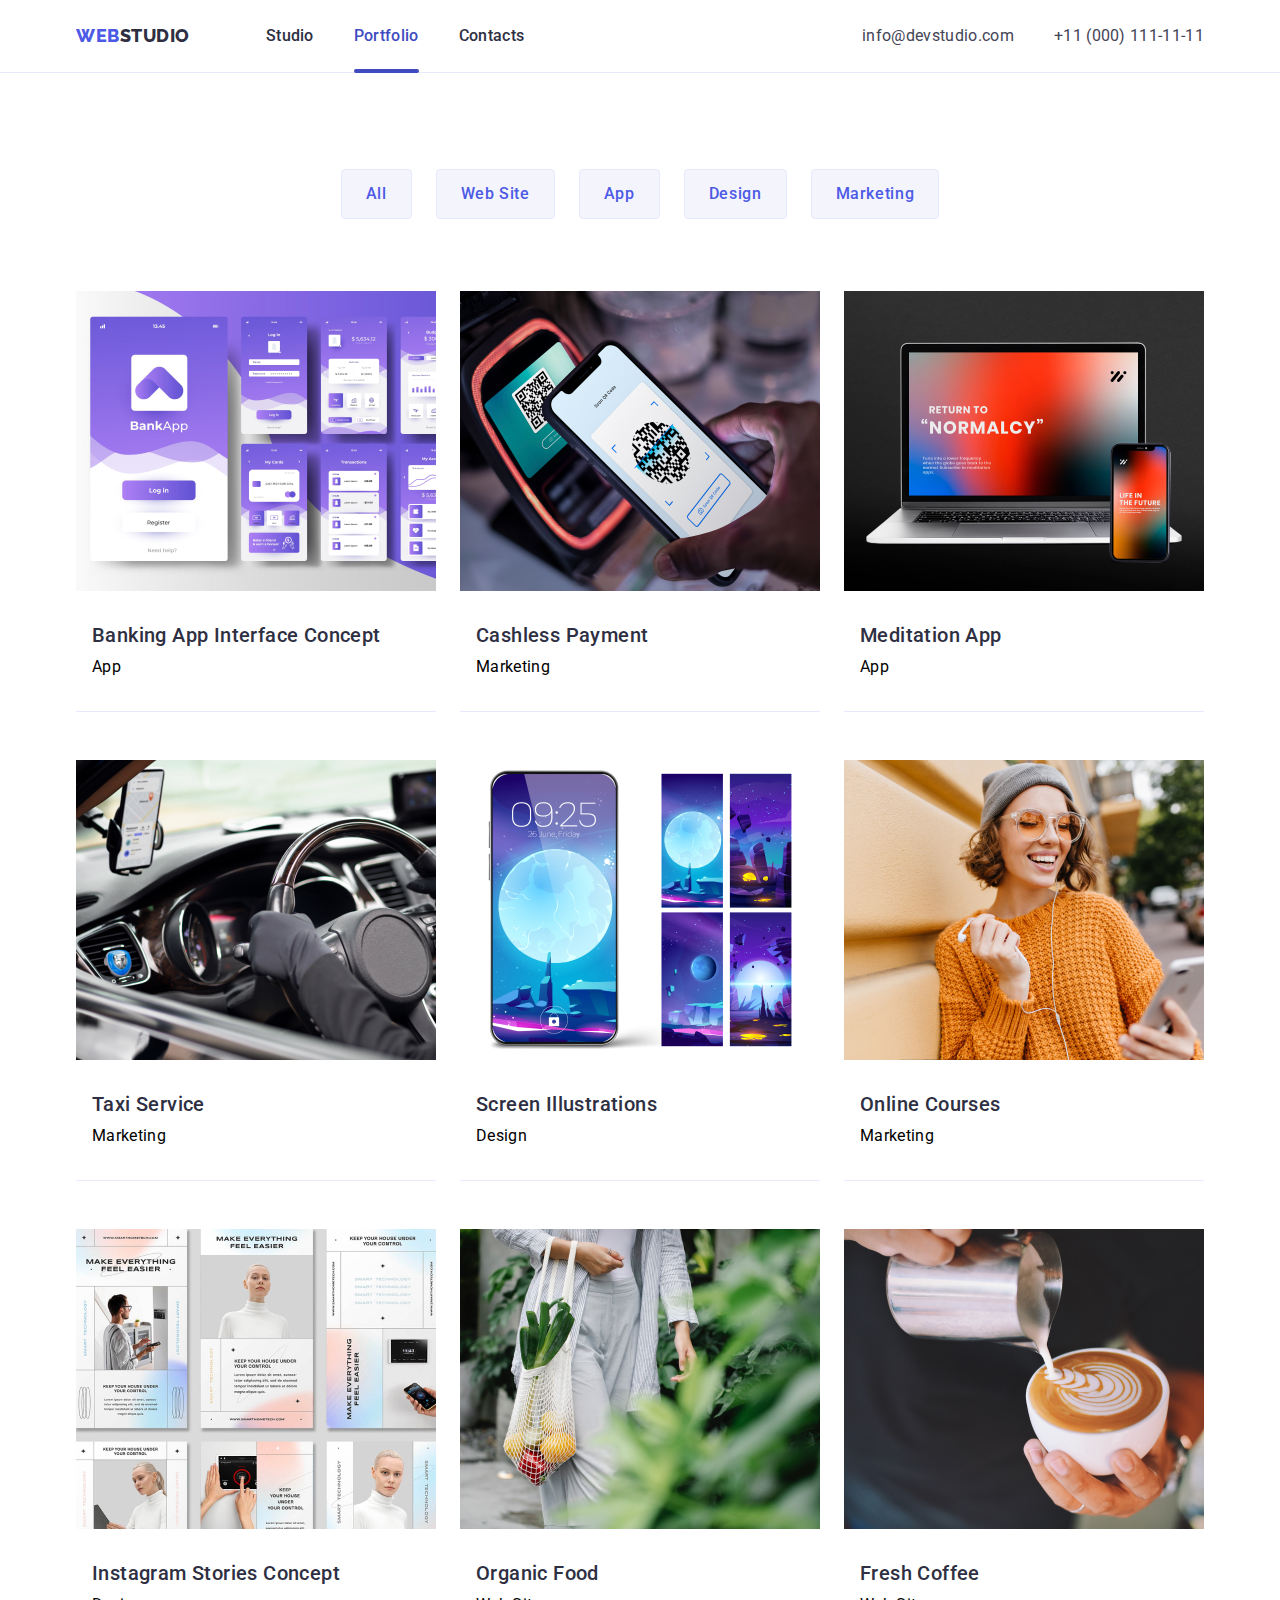
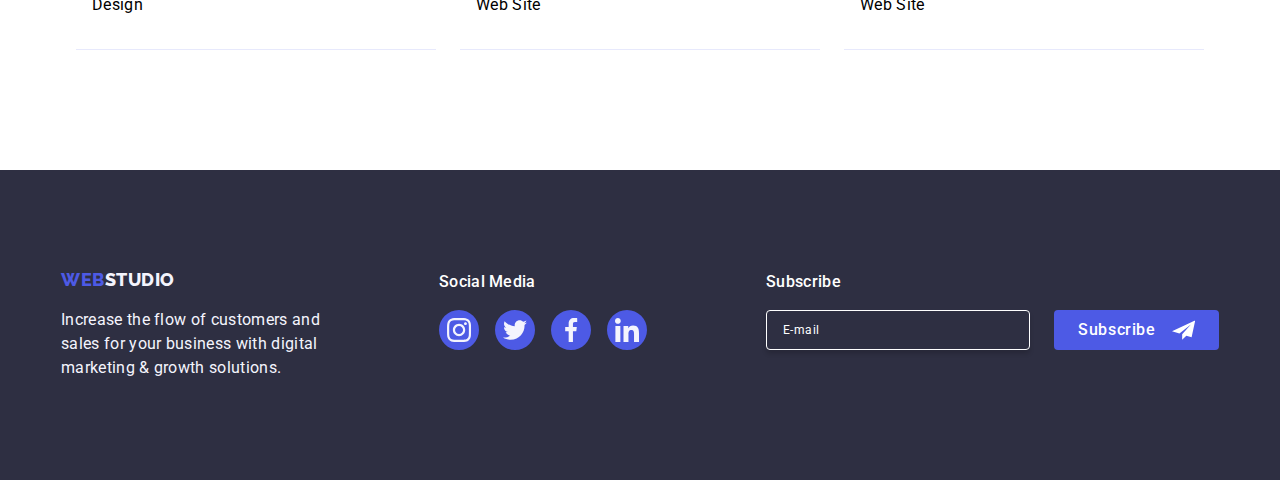
==== portfolio.html @ 4e9f19a2 "Initial commit" ====
<!doctype html>
<html lang="en">
  <head>
    <meta charset="UTF-8">
    <meta name="viewport" content="width=device-width, initial-scale=1.0">
    <link rel="preconnect" href="https://fonts.googleapis.com">
    <link rel="preconnect" href="https://fonts.gstatic.com" crossorigin>
    <link
      href="https://fonts.googleapis.com/css2?family=Raleway:wght@800&family=Roboto:wght@400;500;700;900&display=swap"
      rel="stylesheet"
    >
    <link
      rel="stylesheet"
      href="node_modules/modern-normalize/modern-normalize.css"
    >
    <link rel="stylesheet" href="css/styles.css">
    <title>Portfolio</title>
  </head>
  <body>
    <!-- header -->
    <header class="header">
      <!-- top line -->
      <div class="container container-header">
        <nav class="nav">
          <div class="header-logo-wrap">
            <a href="https://perci-aceron.github.io/goit-markup-hw-06/">
              <span class="web">WEB</span><span class="studio">STUDIO</span></a
            >
          </div>
          <ul class="nav-list list">
            <li class="nav-list-item">
              <a href="./index.html" class="nav-list-item-link">Studio</a>
            </li>
            <li class="nav-list-item">
              <a href="./portfolio.html" class="nav-list-item-link active">Portfolio</a>
            </li>
            <li class="nav-list-item">
              <a href="/index.html" class="nav-list-item-link">Contacts</a>
            </li>
          </ul>
        </nav>
        <address class="address">
          <div class="address-wrap">
            <a class="address-link email" href="mailto:info@devstudio.com"
              >info@devstudio.com</a
            >
          </div>
          <div>
            <a class="address-link phone" href="tel:+110001111111"
              >+11 (000) 111-11-11</a
            >
          </div>
        </address>
      </div>
    </header>
    <!-- main -->
    <main>
      <!-- section 1 -->
      <section class="section section-button-filter">
        <div class="container container-button-filter">
          <h1 hidden>Projects</h1>
          <button class="section-button-filters all" type="button">All</button>
          <button class="section-button-filters website" type="button">
            Web Site
          </button>
          <button class="section-button-filters app" type="button">App</button>
          <button class="section-button-filters design" type="button">
            Design
          </button>
          <button class="section-button-filters marketing" type="button">
            Marketing
          </button>
        </div>
      </section>
      <!-- section 2 -->
      <section class="section section-projects">
        <div class="container container-projects">
          <ul class="section-projects-list">
            <li class="section-project-card">
              <div class="project-card-box">  
                <div class="project-card-overlay">
                    <p class="project-card-text">14 Stylish and User-Friendly App Design Concepts · Task Manager App · Calorie Tracker App · Exotic Fruit Ecommerce App · Cloud Storage App</p>
                  </div>
              <img
                class="section-project-image"
                src="./images/portfolio/banking-app.jpg"
                alt="banking app"
              >
              </div>
              <div class="section-project-text">
                <h3 class="section-card-header">
                  Banking App Interface Concept
                </h3>
                <p class="section-card-text">App</p>
              </div>
            </li>
            <li class="section-project-card">
              <div class="project-card-box">  
                <div class="project-card-overlay">
                    <p class="project-card-text">14 Stylish and User-Friendly App Design Concepts · Task Manager App · Calorie Tracker App · Exotic Fruit Ecommerce App · Cloud Storage App</p>
                  </div>
              <img
                class="section-project-image"
                src="./images/portfolio/cashless-payment.jpg"
                alt="cashless payment"
              >
              </div>
              <div class="section-project-text">
                <h3 class="section-card-header">Cashless Payment</h3>
                <p class="section-card-text">Marketing</p>
              </div>
            </li>
            <li class="section-project-card">
              <div class="project-card-box">  
                <div class="project-card-overlay">
                    <p class="project-card-text">14 Stylish and User-Friendly App Design Concepts · Task Manager App · Calorie Tracker App · Exotic Fruit Ecommerce App · Cloud Storage App</p>
                  </div>
              <img
                class="section-project-image"
                src="./images/portfolio/meditation-app.jpg"
                alt="meditation app"
              >
              </div>
              <div class="section-project-text">
                <h3 class="section-card-header">Meditation App</h3>
                <p class="section-card-text">App</p>
              </div>
            </li>
            <li class="section-project-card">
              <div class="project-card-box">  
                <div class="project-card-overlay">
                    <p class="project-card-text">14 Stylish and User-Friendly App Design Concepts · Task Manager App · Calorie Tracker App · Exotic Fruit Ecommerce App · Cloud Storage App</p>
                  </div>
              <img
                class="section-project-image"
                src="./images/portfolio/taxi-service.jpg"
                alt="taxi service"
              >
              </div>
              <div class="section-project-text">
                <h3 class="section-card-header">Taxi Service</h3>
                <p class="section-card-text">Marketing</p>
              </div>
            </li>
            <li class="section-project-card">
              <div class="project-card-box">  
                <div class="project-card-overlay">
                    <p class="project-card-text">14 Stylish and User-Friendly App Design Concepts · Task Manager App · Calorie Tracker App · Exotic Fruit Ecommerce App · Cloud Storage App</p>
                  </div>
              <img
                class="section-project-image"
                src="./images/portfolio/screen-illustrations.jpg"
                alt="screen illustrations"
              >
              </div>
              <div class="section-project-text">
                <h3 class="section-card-header">Screen Illustrations</h3>
                <p class="section-card-text">Design</p>
              </div>
            </li>
            <li class="section-project-card">
              <div class="project-card-box">  
                <div class="project-card-overlay">
                    <p class="project-card-text">14 Stylish and User-Friendly App Design Concepts · Task Manager App · Calorie Tracker App · Exotic Fruit Ecommerce App · Cloud Storage App</p>
                  </div>
              <img
                class="section-project-image"
                src="./images/portfolio/online-courses.jpg"
                alt="online courses"
              >
              </div>
              <div class="section-project-text">
                <h3 class="section-card-header">Online Courses</h3>
                <p class="section-card-text">Marketing</p>
              </div>
            </li>
            <li class="section-project-card">
              <div class="project-card-box">  
                <div class="project-card-overlay">
                    <p class="project-card-text">14 Stylish and User-Friendly App Design Concepts · Task Manager App · Calorie Tracker App · Exotic Fruit Ecommerce App · Cloud Storage App</p>
                  </div>
              <img
                class="section-project-image"
                src="./images/portfolio/instagram-stories.jpg"
                alt="instagram stories"
              >
              </div>
              <div class="section-project-text">
                <h3 class="section-card-header">Instagram Stories Concept</h3>
                <p class="section-card-text">Design</p>
              </div>
            </li>
            <li class="section-project-card">
              <div class="project-card-box">  
                <div class="project-card-overlay">
                    <p class="project-card-text">14 Stylish and User-Friendly App Design Concepts · Task Manager App · Calorie Tracker App · Exotic Fruit Ecommerce App · Cloud Storage App</p>
                  </div>
              <img
                class="section-project-image"
                src="./images/portfolio/organic-food.jpg"
                alt="organic food"
              >
              </div>
              <div class="section-project-text">
                <h3 class="section-card-header">Organic Food</h3>
                <p class="section-card-text">Web Site</p>
              </div>
            </li>
            <li class="section-project-card">
              <div class="project-card-box">  
                <div class="project-card-overlay">
                    <p class="project-card-text">14 Stylish and User-Friendly App Design Concepts · Task Manager App · Calorie Tracker App · Exotic Fruit Ecommerce App · Cloud Storage App</p>
                  </div>
              <img
                class="section-project-image"
                src="./images/portfolio/fresh-coffee.jpg"
                alt="fresh coffee"
              >
              </div>
              <div class="section-project-text">
                <h3 class="section-card-header">Fresh Coffee</h3>
                <p class="section-card-text">Web Site</p>
              </div>
            </li>
          </ul>
        </div>
      </section>
    </main>
    <!-- footer -->
    <footer class="footer">
        <div class="container container-footer">
          <div class="footer-logo-container">
            <div class="footer-logo-wrap">
              <a href="https://perci-aceron.github.io/goit-markup-hw-06/">
                <span class="web">WEB</span
                ><span class="white-studio">STUDIO</span></a
              >
            </div>
            <p class="footer-text">
              Increase the flow of customers and<br>
              sales for your business with digital<br>
              marketing & growth solutions.
            </p>
          </div>
          <div class="footer-social-media">
            <p class="social-media-text">Social Media</p>
            <ul class="icon-footer-container">
              <li class="icon-footer-item"><a class="icon-footer-item-link"><svg class="icon-footer">
                <use href="./images/icons.svg#footer-insta"></use>
              </svg></a>
              </li>
              <li class="icon-footer-item"><a class="icon-footer-item-link"><svg class="icon-footer">
                <use href="./images/icons.svg#footer-tweet"></use>
              </svg></a>
              </li>
              <li class="icon-footer-item"><a class="icon-footer-item-link"><svg class="icon-footer">
                <use href="./images/icons.svg#footer-fb"></use>
              </svg></a>
              </li>
              <li class="icon-footer-item"><a class="icon-footer-item-link"><svg class="icon-footer">
                <use href="./images/icons.svg#footer-lkdn"></use>
              </svg></a>
              </li>
            </ul>
          </div>
          <!-- subscribe button -->
          <div class="footer-subscribe">
            <p class="subscribe-text">Subscribe</p>
            <form class="subscription-form">
            <div class="subscribe-field">
              <label class="footer-form-field">
                <input class="footer-form-input" type="email" name="user-email" placeholder="E-mail" required>
              </label>
              <button class="button button-subscribe" type="submit">Subscribe<svg class="subscribe-icon">
                <use href="./images/icons.svg#icon-subscribe"></use>
              </svg></button>
            </div>
          </form>
          </div>
        </div>
    </footer>
  </body>
</html>
---- css/styles.css ----
:root {
  --iris: #4d5ae5;
  --ocean: #404bbf;
  --navyblue: #2e2f42;
  --green: #31d0aa;
  --slate: #434455;
  --light-slate: #8e8f99;
  --cornflower: #e7e9fc;
  --cloud: #f4f4fd;
  --navy-blue-modal: #2e2f4266;
  --grey: #2e2f42b2;
  --white: #fff;
  --dairy: #fcfcfc;
}
*,
*::before,
*::after {
  box-sizing: border-box;
  padding: 0;
  margin: 0;
}
body {
  box-sizing: inherit;
  font-family: 'Roboto', sans-serif;
  background: var(--white);
  margin: 0 auto;
}
a {
  text-decoration: none;
}
li {
  list-style: none;
}
img {
  max-inline-size: 100%;
  max-block-size: 100%;
  display: block;
}
button, input, textarea {
  font-family: inherit;
}
.container {
  width: 1158px;
  margin: 0 auto;
}
.section {
  padding: 120px 0;
}
.section-title {
  text-align: center;
  font-size: 36px;
  line-height: 111.111%;
  letter-spacing: 0.72px;
  text-transform: capitalize;
  color: var(--navyblue);
}
/* logo */
header {
  padding: 24px 0;
  border-bottom: 1px solid var(--cornflower);
}
.container-header {
  display: flex;
  justify-content: space-between;
  align-items: center;
  padding: 0 15px;
}
.header-logo-wrap {
  display: flex;
  align-items: center;
  font-family: 'Raleway', sans-serif;
  font-size: 18px;
  font-weight: 800;
  line-height: 116.667%;
  letter-spacing: 0.54px;
  text-transform: uppercase;
}
.web {
  font-size: 18px;
  font-weight: 800;
  line-height: 116.667%;
  letter-spacing: 0.54px;
  text-transform: uppercase;
  color: var(--iris);
}
.web:active {
  color: var(--ocean);
}
.studio {
  font-family: 'Raleway', sans-serif;
  font-size: 18px;
  font-weight: 800;
  line-height: 116.667%;
  letter-spacing: 0.54px;
  text-transform: uppercase;
  color: var(--navyblue);
}
.white-studio {
  color: var(--cloud);
}
/* top line */
nav {
  display: flex;
  gap: 76px;
}
.nav-list {
  display: inline-flex;
  align-items: flex-end;
  gap: 40px;
}
.nav-list-item-link {
  font-weight: 500;
  line-height: 150%;
  letter-spacing: 0.32px;
  color: var(--navyblue);
  font-size: 16px;
  position: relative;
  transition: color 250ms cubic-bezier(0.4, 0, 0.2, 1);
}
.nav-list-item-link::after {
  position: absolute;
  content: '';
  left: 0;
  width: 0;
  height: 4px;
  bottom: -28px;
  border-radius: 2px;
  background: var(--ocean);
  transition: width 250ms cubic-bezier(0.4, 0, 0.2, 1);
}
.nav-list-item-link:hover::after,
.nav-list-item-link.active::after {
  width: 100%;
}
.nav-list-item-link.active {
  color: var(--ocean);
}
.nav-list-item-link:hover,
.nav-list-item-link:focus {
  color: var(--iris);
}
.nav-list-item-link:active{
  color: var(--ocean);
}
.address {
  display: flex;
  justify-content: space-between;
  gap: 40px;
}
.address-link {
  font-style: normal;
  font-size: 16px;
  line-height: 150%;
  letter-spacing: 0.32px;
  color: var(--slate);
  transition: color 250ms cubic-bezier(0.4, 0, 0.2, 1);
}
.address :hover,
.address :focus {
  color: var(--iris);
}
.address :active {
  color: var(--ocean);
}
/* footer logo*/
.footer {
  background: var(--navyblue);
  padding: 100px 0;
}
.container-footer {
  display: flex;
  justify-content: space-between;
}
.footer-logo-container {
  display: flex;
  flex-direction: column;
  gap: 17.5px;
}
.footer-logo-wrap {
  font-family: 'Raleway', sans-serif;
  font-size: 18px;
  font-weight: 800;
  line-height: 116.667%;
  letter-spacing: 0.54px;
  text-transform: uppercase;
}
.footer-text {
  font-size: 16px;
  font-weight: 400;
  line-height: 150%;
  letter-spacing: 0.32px;
  color: var(--cloud);
}
/* footer social media */
.footer-social-media {
  display: flex;
  flex-direction: column;
  gap: 16px;
}
.social-media-text {
  color: var(--white);
  font-size: 16px;
  font-weight: 500;
  line-height: 150%;
  letter-spacing: 0.32px;
}
.icon-footer-container {
  display: flex;
  gap: 16px;
}
.icon-footer-item-link {
  color: var(--iris);
}
.icon-footer {
  width: 40px;
  height: 40px;
  fill: currentColor;
  transition: color 250ms cubic-bezier(0.4, 0, 0.2, 1);
}
.icon-footer-item-link:hover,
.icon-footer-item-link:focus {
  cursor: pointer;
  color: var(--green);
}
.icon-footer-item-link:active {
  color: var(--green);
}
/* footer subscribe */
.footer-subscribe {
  display: flex;
  flex-direction: column;
  gap: 16px;
}
.subscribe-text {
  font-weight: 500;
  line-height: 150%;
  letter-spacing: 0.32px;
  color: var(--white);
}
.subscribe-field {
  display: flex;
  justify-content: center;
  align-items: center;
  gap: 24px;
}
.footer-form-input {
  position: relative;
  padding-left: 16px;
  width: 264px;
  height: 40px;
  color: var(--white);
  border-radius: 4px;
  border: 1px solid var(--white);
  background-color: var(--navyblue);
  box-shadow: 0px 4px 4px 0px rgba(0, 0, 0, 0.15);
  cursor: pointer;
  transition: border-color 250ms cubic-bezier(0.4, 0, 0.2, 1);
}
.footer-form-input::placeholder {
  position: absolute;
  display: block;
  top: auto;
  left: 16px;
  font-size: 12px;
  line-height: 200%;
  letter-spacing: 0.48px;
  color: var(--white);
}
.footer-form-input:hover,
.footer-form-input:focus {
  outline: none;
  border-color: var(--iris);
}
.button-subscribe {
  display: flex;
  align-items: center;
  justify-content: center;
  padding: 8px 24px;
  gap: 16px;
  width: 165px;
  font-size: 16px;
  font-weight: 500;
  text-align: center; 
  line-height: 150%;
  letter-spacing: 0.64px;
  color: var(--white);
  border: unset;
  border-radius: 4px;
  background: var(--iris);
  cursor: pointer;
}
.subscribe-icon {
  width: 24px;
  height: 24px;
  transition: color 250ms cubic-bezier(0.4, 0, 0.2, 1);
}
.button-subscribe:hover,
.button-subscribe:focus {
  background-color: var(--ocean);
}
.button-subscribe:active {
  background-color: var(--ocean);
}
/* hero image */
.section-hero {
  padding: 188px 0;
  background: linear-gradient(rgb(46, 47, 66, 0.7), rgb(46, 47, 66, 0.7)),
    url("../images/people-office.jpg");
  background-position: center center;
  background-size: cover;
  background-repeat: no-repeat;
}
.container-hero {
  display: flex;
  flex-direction: column;
  align-items: center;
  gap: 48px;
}
.hero-title {
  width: 496px;
  font-size: 56px;
  text-align: center;
  letter-spacing: 1.12px;
  line-height: 107.143%;
  color: var(--white);
}
.button-order {
  display: flex;
  align-items: center;
  justify-content: center;
  padding: 16px 32px;
  font-size: 16px;
  font-weight: 500;
  text-align: center;
  line-height: 150%;
  letter-spacing: 0.64px;
  white-space: nowrap;
  color: var(--white);
  border: unset;
  border-radius: 4px;
  background: var(--iris);
  box-shadow: 0px 4px 4px 0px rgba(0, 0, 0, 0.15);
  cursor: pointer;
  transition: color 250ms cubic-bezier(0.4, 0, 0.2, 1);
}
.button-order:hover,
.button-order:focus {
  background-color: var(--ocean);
}
.button-order:active {
  background-color: var(--ocean);
}
/* index section 1 */
.features-list {
  display: flex;
  justify-content: space-between;
  gap: 24px;
}
.section-features-list-item {
  display: flex;
  flex-direction: column;
  justify-content: center;
  width: 264px;
  gap: 8px;
}
.section-feature-list-title {
  font-size: 20px;
  font-weight: 500;
  line-height: 120%;
  letter-spacing: 0.4px;
  color: var(--navyblue);
}
.section-feature-list-detail {
  line-height: 150%;
  letter-spacing: 0.32px;
  color: var(--slate);
}
.icon-features {
  width: 264px;
  height: 112px;
}
/* index section 2 */
.section-services {
  padding-top: 0;
}
.container-services {
  display: flex;
  flex-direction: column;
  align-items: center;
  gap: 72px;
}
.section-services-list {
  display: flex;
  justify-content: center;
  gap: 24px;
}
.section-service-list-img {
  width: 360px;
  height: 300px;
  border: 1px solid var(--cornflower);
}
/* index section 3 */
.container-team {
  display: flex;
  flex-direction: column;
  align-items: center;
  gap: 72px;
}
.section-team {
  background: var(--cloud);
}
.section-team-list {
  display: flex;
  justify-content: center;
  gap: 24px;
}
.section-team-list-item {
  border-radius: 0px 0px 4px 4px;
  background: var(--white);
  box-shadow: 0px 2px 1px 0px rgba(46, 47, 66, 0.08),
    0px 1px 1px 0px rgba(46, 47, 66, 0.16),
    0px 1px 6px 0px rgba(46, 47, 66, 0.08);
}
.section-team-item-img {
  width: 264px;
  height: 260px;
}
.section-team-item-details {
  display: flex;
  flex-direction: column;
  text-align: center;
  gap: 8px;
  padding: 32px 0;
}
.section-team-item-name {
  font-size: 20px;
  font-weight: 500;
  line-height: 120%;
  letter-spacing: 0.4px;
  color: var(--navyblue);
}
.section-team-item-role {
  line-height: 150%;
  letter-spacing: 0.32px;
  color: var(--slate);
}
.icon-team-container {
  display: flex;
  justify-content: space-evenly;
  row-gap: 24px;
}
.icon-team-item-link {
  color: var(--iris);
}
.icon-team {
  width: 40px;
  height: 40px;
  fill: currentColor;
  transition: color 250ms cubic-bezier(0.4, 0, 0.2, 1);
}
.icon-team-item-link:hover,
.icon-team-item-link:focus {
  cursor: pointer;
  color: var(--ocean);
}
.icon-team-item-link:active {
  color: var(--ocean);
}
/* index section 4 */
.section-clients {
  padding: 120px 0 120px;
}
.container-clients {
  display: flex;
  flex-direction: column;
  align-items: center;
  gap: 72px;
}
.icon-clients-container {
  display: flex;
  justify-content: center;
  gap: 24px;
}
.icon-clients-item {
  border-radius: 4px;
  border: 1px solid var(--light-slate);
}
.icon-clients-item-link {
  color: var(--light-slate);
}
.icon-clients {
  display: block;
  width: 168px;
  height: 88px;
  fill: currentColor;
  transition: color 250ms cubic-bezier(0.4, 0, 0.2, 1);
}
.icon-clients-item:hover,
.icon-clients-item:focus  {
  border-color: var(--ocean);
}
.icon-clients-item:active {
  border-color: var(--ocean);
}
.icon-clients-item-link:hover,
.icon-clients-item-link:focus{
  cursor: pointer;
  color: var(--ocean);
}
.icon-clients-item-link:active {
  color: var(--ocean);
}
/* portfolio section 1  */
.section-button-filter {
  padding: 0;
}
.container-button-filter {
  display: flex;
  justify-content: center;
  text-align: center;
  gap: 24px;
  padding: 96px 0 72px;
}
.section-button-filters {
  font-size: 16px;
  font-weight: 500;
  line-height: 150%;
  letter-spacing: 0.64px;
  padding: 12px 24px;
  border-radius: 4px;
  border: 1px solid var(--cornflower);
  background: var(--cloud);
  color: var(--iris);
  transition: all 250ms cubic-bezier(0.4, 0, 0.2, 1);
}
.section-button-filters:hover,
.section-button-filters:focus {
  cursor: pointer;
  color: var(--white);
  border-radius: 4px;
  border: 1px solid var(--ocean);
  background: var(--ocean);
  box-shadow: 0px 2px 2px 0px rgba(0, 0, 0, 0.12),
  0px 2px 1px 0px rgba(0, 0, 0, 0.08), 0px 3px 1px 0px rgba(0, 0, 0, 0.1);
}
.section-button-filters:active {
  color: var(--white);
  border-radius: 4px;
  border: 1px solid var(--ocean);
  background: var(--ocean);
  box-shadow: 0px 2px 2px 0px rgba(0, 0, 0, 0.12),
    0px 2px 1px 0px rgba(0, 0, 0, 0.08), 0px 3px 1px 0px rgba(0, 0, 0, 0.1);
}
/* portfolio section 2 */
.section-projects {
  padding-top: 0;
  padding-bottom: 120px;
}
.section-projects-list {
  display: flex;
  justify-content: center;
  flex-wrap: wrap;
  row-gap: 48px;
  column-gap: 24px;
}
.section-project-image {
  width: 360px;
  height: 300px;
}
.section-project-text {
  display: flex;
  flex-direction: column;
  gap: 8px;
  padding: 32px 16px;
}
.section-card-header {
  font-size: 20px;
  font-weight: 500;
  line-height: 120%;
  letter-spacing: 0.4px;
  color: var(--navyblue);
}
.section-card-text {
  line-height: 150%;
  letter-spacing: 0.32px;
}
.section-project-card {
  position: relative;
  background: var(--white);
  border-bottom: 1px solid var(--cornflower);
  transition: box-shadow 250ms cubic-bezier(0.4, 0, 0.2, 1);
}
.section-project-card:hover,
.section-project-card:focus {
  cursor: pointer;
  background: var(--white);
  box-shadow: 0px 2px 1px 0px rgba(46, 47, 66, 0.08),
    0px 1px 1px 0px rgba(46, 47, 66, 0.16),
    0px 1px 6px 0px rgba(46, 47, 66, 0.08);
}
.section-project-card:active {
  background: var(--white);
  box-shadow: 0px 2px 1px 0px rgba(46, 47, 66, 0.08),
    0px 1px 1px 0px rgba(46, 47, 66, 0.16),
    0px 1px 6px 0px rgba(46, 47, 66, 0.08);
}
.project-card-box {
  position: relative;
  margin: 0 auto;
  overflow: hidden;
}
.project-card-overlay p {
  margin: 0;
  color: var(--cloud);
  line-height: 150%;
  letter-spacing: 0.32px;
  padding: 40px 32px 164px 32px;
}
.project-card-overlay {
  position: absolute;
  top: 0;
  width: 100%;
  height: 100%;
  background-color: var(--iris);
  transform: translatey(100%);
  transition: transform 250ms cubic-bezier(0.4, 0, 0.2, 1);
}
.project-card-box:hover .project-card-overlay {
  transform: translatey(0);
}
/* modal window*/
.backdrop {
  position: fixed;
  top: 0;
  left: 0;
  width: 100%;
  height: 100%;
  background-color: rgb(46, 47, 66, 0.4);
  opacity: 1;
  transition: opacity 250ms cubic-bezier(0.4, 0, 0.2, 1);
}
.modal {
  position: absolute;
  display: flex;
  flex-direction: column;
  justify-content: center;
  padding: 24px;
  top: calc(50% - 90px);
  left: 50%;
  width: 408px;
  background-color: var(--dairy);
  border-radius: 4px;
  box-shadow: 0px 2px 1px 0px rgba(0, 0, 0, 0.20), 
  0px 1px 3px 0px rgba(0, 0, 0, 0.12), 0px 1px 1px 0px rgba(0, 0, 0, 0.14);
  transform: translate(-50%, -50%) scale(1);
  transition: transform 250ms cubic-bezier(0.4, 0, 0.2, 1);
}
.modal-close {
  display: block;
  width: 24px;
  height: 24px;
  margin-left: auto;
  padding-top: 1px;
  padding-left: 1px;
  color: var(--navyblue);
  background-color: var(--cornflower);
  border-radius: 50%;
  cursor: pointer;
  border: 1px solid rgb(142, 143, 153, .5);
  transition: background-color 250ms cubic-bezier(0.4, 0, 0.2, 1),
    border-color 250ms cubic-bezier(0.4, 0, 0.2, 1),
    color 250ms cubic-bezier(0.4, 0, 0.2, 1),
    stroke 250ms cubic-bezier(0.4, 0, 0.2, 1);
}
.modal-close-icon {
  width: 9px;
  height: 9px;
  stroke: currentColor;
}
.modal-close:hover,
.modal-close:focus {
  background-color: var(--ocean);
  border-color: var(--ocean);
  color: var(--cloud);
}

.backdrop.is-hidden .modal {
  transform: translate(-50%, -50%) scale(0);
}
.is-hidden {
  visibility: none;
  opacity: 0;
  pointer-events: none;
}
.modal-title {
  padding: 24px 0 16px;
  text-align: center;
  font-size: 16px;
  font-weight: 500;
  line-height: 150%;
  letter-spacing: 0.32px;
  color: var(--navyblue);
}
.modal-form-container {
  display: flex;
  flex-direction: column;
  gap: 8px;
}
.form-label {
  display: block;
  padding-bottom: 4px;
  font-size: 12px;
  line-height: 116.667%;
  letter-spacing: 0.48px;
  color: var(--light-slate);
}
.form-container {
  position: relative;
  color: var(--navyblue);
}
.form-input{
  width: 100%;
  height: 40px;
  padding: 11px 0 11px 38px;
  border-radius: 4px;
  border: 1px solid var(--navy-blue-modal);
  cursor: pointer;
  transition: border-color 250ms cubic-bezier(0.4, 0, 0.2, 1);
}
.form-icon {
  position: absolute;
  top: 50%;
  left: 16px;
  width: 18px;
  height: 24px;
  cursor: pointer;
  fill: currentColor;
  transform: translateY(-50%);
  transition: fill 250ms cubic-bezier(0.4, 0, 0.2, 1);
}
.form-textarea {
  display: block;
  width: 100%;
  height: 120px;
  padding: 11px;
  border-radius: 4px;
  border: 1px solid var(--navy-blue-modal);
  cursor: pointer;
  transition: border-color 250ms cubic-bezier(0.4, 0, 0.2, 1);
  resize: none;
}
.form-textarea::placeholder {
  top: 8px;
  left: 12px;
  font-family: 'Roboto', sans-serif;
  font-size: 12px;
  line-height: 116.667%;
  letter-spacing: 0.48px;
  color: var(--navy-blue-modal);
}
.form-agreement {
  display: flex;
  align-items: center;
  justify-content: flex-start;
  padding: 16px 0 24px;
  font-size: 12px;
  line-height: 116.667%;
  letter-spacing: 0.48px;
  gap: 8px;
  color: var(--light-slate);
}
.form-terms {
  font-size: 12px;
  line-height: 16px;
  letter-spacing: 0.48px;
  text-decoration-line: underline;
  color: var(--iris);
  cursor: pointer;
  transition: color 250ms cubic-bezier(0.4, 0, 0.2, 1);
}
.form-terms:hover,
.form-terms:focus {
  color: var(--ocean);
}
.button-send {
  display: block;
  margin: 0 auto;
  padding: 16px 32px;
  min-width: 169px;
  font-size: 16px;
  font-weight: 500;
  text-align: center;
  line-height: 150%;
  letter-spacing: 0.64px;
  white-space: nowrap;
  color: var(--white);
  border: unset;
  border-radius: 4px;
  background: var(--iris);
  box-shadow: 0px 4px 4px 0px rgba(0, 0, 0, 0.15);
  cursor: pointer;
  transition: color 250ms cubic-bezier(0.4, 0, 0.2, 1);
}
.form-input:hover,
.form-input:focus,
.form-textarea:hover,
.form-textarea:focus {
  outline: none;
  border-color: var(--iris);
}
.form-input:hover + .form-icon,
.form-input:focus + .form-icon {
  fill: var(--iris);
}
.form-checkbox {
  display: none;
}
.modal-checkbox-icon {
  width: 16px;
  height: 16px;
  fill: none;
  border-radius: 2px;
  cursor: pointer;
  border: 1px solid var(--navy-blue-modal);
  transition: border-color 250ms cubic-bezier(0.4, 0, 0.2, 1),
    background-color 250ms cubic-bezier(0.4, 0, 0.2, 1),
    fill 250ms cubic-bezier(0.4, 0, 0.2, 1);
}
.form-checkbox:checked + .modal-checkbox-icon {
  background-color: var(--ocean);
  border-color: var(--ocean);
}
.button-send:hover,
.button-send:focus {
  background-color: var(--ocean);
}
.button-send:active {
  background-color: var(--ocean);
}
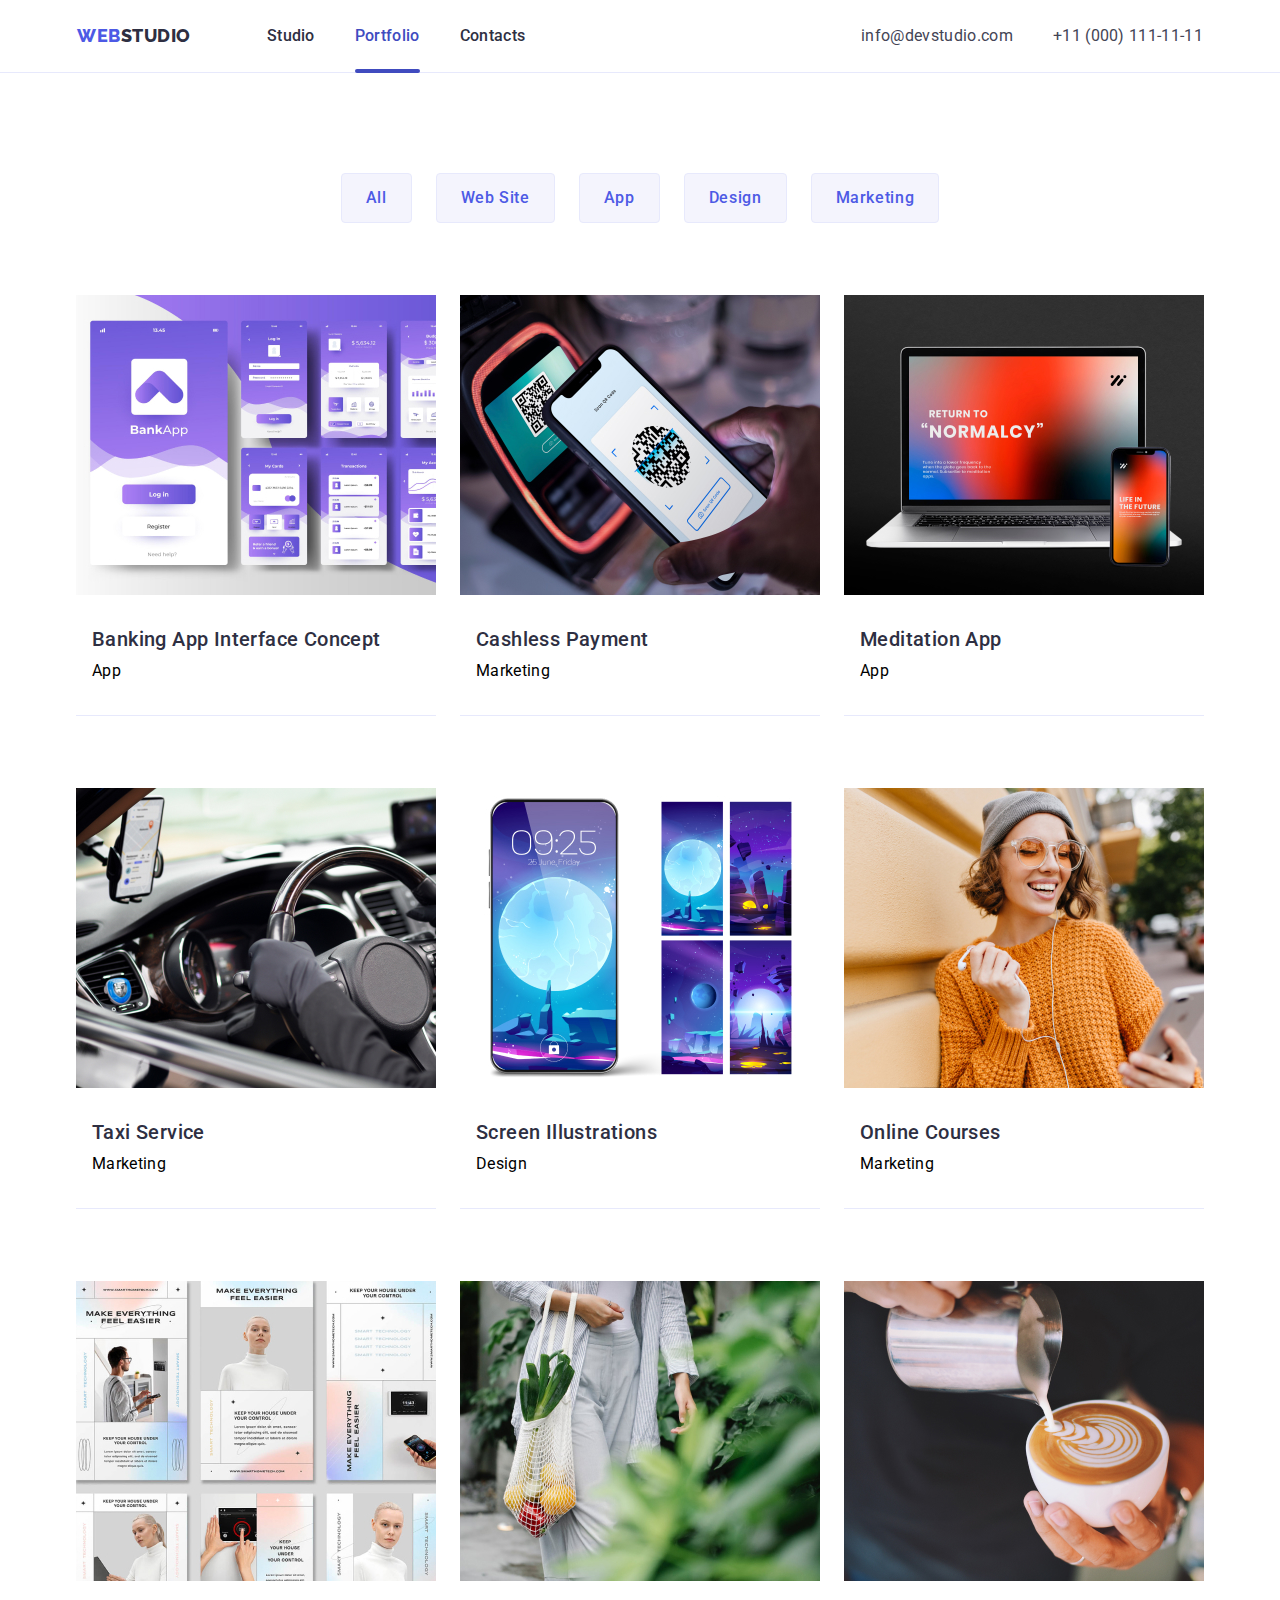
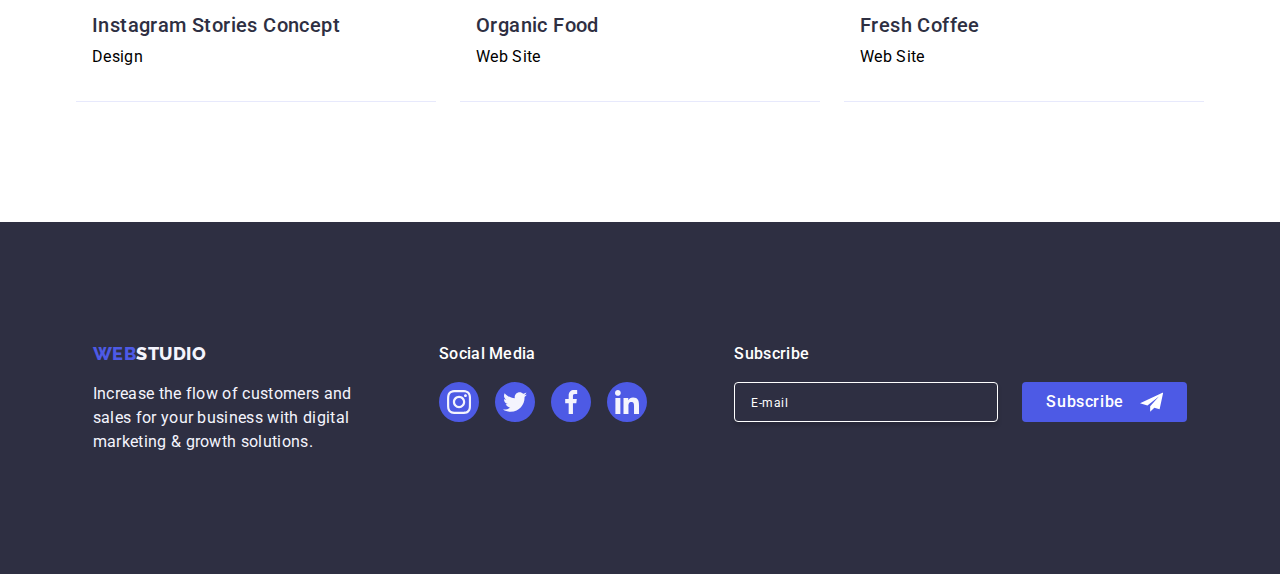
==== commit 13eea8a1: "for checking and evaluation" ====
--- a/portfolio.html
+++ b/portfolio.html
@@ -19,7 +19,7 @@
   <body>
     <!-- header -->
     <header class="header">
-      <!-- top line -->
+      <!-- top-line -->
       <div class="container container-header">
         <nav class="nav">
           <div class="header-logo-wrap">
@@ -27,7 +27,7 @@
               <span class="web">WEB</span><span class="studio">STUDIO</span></a
             >
           </div>
-          <ul class="nav-list list">
+          <ul class="nav-list">
             <li class="nav-list-item">
               <a href="./index.html" class="nav-list-item-link">Studio</a>
             </li>
@@ -35,10 +35,16 @@
               <a href="./portfolio.html" class="nav-list-item-link active">Portfolio</a>
             </li>
             <li class="nav-list-item">
-              <a href="/index.html" class="nav-list-item-link">Contacts</a>
+              <a href="./index.html" class="nav-list-item-link">Contacts</a>
             </li>
           </ul>
         </nav>
+          <button type="button" class="mobile-menu-icon js-open-menu" aria-expanded="false"
+          aria-controls="mobile-menu">
+          <svg class="icon-menu-mobile">
+            <use href="./images/icons.svg#icon-menu"></use>
+          </svg>
+          </button>
         <address class="address">
           <div class="address-wrap">
             <a class="address-link email" href="mailto:info@devstudio.com"
@@ -279,5 +285,55 @@
           </div>
         </div>
     </footer>
+        <!-- mobile menu -->
+    <div class="menu-container js-menu-container" id="mobile-menu">
+      <button type="button" class="menu-toggle js-close-menu">
+        <svg class="mobile-close-icon">
+          <use href="./images/icons.svg#icon-close"></use>
+        </svg>
+      </button>
+      <ul class="menu mobile-menu">
+        <li class="mobile-nav">
+          <a href="./index.html" class="mobile-nav-item-link">Studio</a>
+        </li>
+        <li class="mobile-nav">
+          <a href="./portfolio.html" class="mobile-nav-item-link active">Portfolio</a>
+        </li>
+        <li class="mobile-nav">
+          <a href="./index.html" class="mobile-nav-item-link">Contacts</a>
+        </li>
+      </ul>
+      <address class="mobile-address">
+        <div class="mobile-address-wrap">
+          <a class="mobile-address-phone" href="tel:+110001111111"
+            >+11 (000) 111-11-11</a
+          >
+        </div>
+        <div>
+          <a class="mobile-address-email" href="mailto:info@devstudio.com"
+            >info@devstudio.com</a
+          >
+        </div>
+      </address>
+        <ul class="mobile-icon-container">
+          <li class="icon-team-item"><a class="icon-team-item-link"><svg class="icon-team">
+            <use href="./images/icons.svg#team-insta"></use>
+          </svg></a>
+          </li>
+          <li class="icon-team-item"><a class="icon-team-item-link"><svg class="icon-team">
+            <use href="./images/icons.svg#team-tweet"></use>
+          </svg></a>
+          </li>
+          <li class="icon-team-item"><a class="icon-team-item-link"><svg class="icon-team">
+            <use href="./images/icons.svg#team-fb"></use>
+          </svg></a>
+          </li>
+          <li class="icon-team-item"><a class="icon-team-item-link"><svg class="icon-team">
+            <use href="./images/icons.svg#team-lkdn"></use>
+          </svg></a>
+          </li>
+        </ul>
+    </div>
+    <script src="./js/mobile-menu.js" defer></script>
   </body>
 </html>
--- a/css/styles.css
+++ b/css/styles.css
@@ -24,27 +24,31 @@
   font-family: 'Roboto', sans-serif;
   background: var(--white);
   margin: 0 auto;
+  overflow-x: hidden;
 }
 a {
   text-decoration: none;
+  font-style: normal;
 }
 li {
   list-style: none;
 }
+button, input, textarea {
+  font-family: inherit;
+}
 img {
+  display: block;
+  width: 100%;
+  height: auto;
+  max-width: 100%;
   max-inline-size: 100%;
   max-block-size: 100%;
-  display: block;
-}
-button, input, textarea {
-  font-family: inherit;
-}
-.container {
-  width: 1158px;
-  margin: 0 auto;
 }
 .section {
   padding: 120px 0;
+}
+.container {
+  margin: 0 auto;
 }
 .section-title {
   text-align: center;
@@ -63,7 +67,7 @@
   display: flex;
   justify-content: space-between;
   align-items: center;
-  padding: 0 15px;
+  padding: 0 16px;
 }
 .header-logo-wrap {
   display: flex;
@@ -123,7 +127,6 @@
   left: 0;
   width: 0;
   height: 4px;
-  bottom: -28px;
   border-radius: 2px;
   background: var(--ocean);
   transition: width 250ms cubic-bezier(0.4, 0, 0.2, 1);
@@ -142,6 +145,20 @@
 .nav-list-item-link:active{
   color: var(--ocean);
 }
+.mobile-menu-icon {
+  display: block;
+  border: none;
+  width: 32px;
+  height: 22px;
+  color: var(--navyblue);
+  background-color: var(--white);
+  cursor: pointer;
+}
+.icon-menu-mobile {
+  width: 32px;
+  height: 22px;
+  stroke: currentColor;
+}
 .address {
   display: flex;
   justify-content: space-between;
@@ -162,19 +179,237 @@
 .address :active {
   color: var(--ocean);
 }
+/* hero image */
+.section-hero {
+  padding: 112px 0;
+  background: linear-gradient(rgb(46, 47, 66, 0.7), rgb(46, 47, 66, 0.7)),
+    url("../images/people-office.jpg");
+  background-position: center center;
+  background-size: cover;
+  background-repeat: no-repeat;
+}
+.container-hero {
+  display: flex;
+  flex-direction: column;
+  align-items: center;
+  gap: 72px;
+}
+.hero-title {
+  text-align: center;
+  font-size: 36px;
+  line-height: 111.111%;
+  letter-spacing: 0.72px;
+  color: var(--white);
+  text-transform: capitalize;
+}
+.button-order {
+  display: flex;
+  align-items: center;
+  justify-content: center;
+  padding: 16px 32px;
+  text-align: center;
+  font-size: 16px;
+  font-weight: 500;
+  line-height: 150%;
+  letter-spacing: 0.64px;
+  color: var(--white);
+  white-space: nowrap;
+  border-radius: 4px;
+  background: var(--iris);
+  box-shadow: 0px 4px 4px 0px rgba(0, 0, 0, 0.15);
+  border: unset;
+  cursor: pointer;
+  transition: color 250ms cubic-bezier(0.4, 0, 0.2, 1);
+}
+.button-order:hover,
+.button-order:focus {
+  background-color: var(--ocean);
+}
+.button-order:active {
+  background-color: var(--ocean);
+}
+/* index section 1 features */
+.features-list {
+  display: flex;
+  flex-direction: column;
+  gap: 72px;
+}
+.section-features-list-item {
+  display: flex;
+  flex-direction: column;
+  align-items: center;
+  gap: 8px;
+}
+.section-feature-list-title {
+  font-size: 36px;
+  font-weight: 700;
+  line-height: 111.111%;
+  letter-spacing: 0.72px;
+  color: var(--navyblue);
+}
+.section-feature-list-detail {
+  font-weight: 500;
+  line-height: 150%;
+  letter-spacing: 0.32px;
+  color: var(--slate);
+}
+.icon-features {
+  width: 264px;
+  height: 112px;
+}
+/* index section 2 services */
+.section-services {
+  padding-top: 0;
+}
+.container-services {
+  display: flex;
+  flex-direction: column;
+  align-items: center;
+  gap: 72px;
+}
+.section-services-list {
+  display: flex;
+  justify-content: center;
+  gap: 24px;
+}
+.section-service-list-img {
+  width: 360px;
+  height: 300px;
+  border: 1px solid var(--cornflower);
+}
+/* index section 3 team */
+.section-team {
+  padding: 96px 0;
+}
+.container-team {
+  display: flex;
+  flex-direction: column;
+  align-items: center;
+  gap: 72px;
+}
+.section-team {
+  background: var(--cloud);
+}
+.section-team-list {
+  display: flex;
+  flex-direction: column;
+  justify-content: center;
+  row-gap: 72px;
+}
+.section-team-list-item {
+  border-radius: 0px 0px 4px 4px;
+  background: var(--white);
+  box-shadow: 0px 2px 1px 0px rgba(46, 47, 66, 0.08),
+    0px 1px 1px 0px rgba(46, 47, 66, 0.16),
+    0px 1px 6px 0px rgba(46, 47, 66, 0.08);
+}
+.section-team-item-img {
+  width: 264px;
+  height: 260px;
+}
+.section-team-item-details {
+  display: flex;
+  flex-direction: column;
+  text-align: center;
+  gap: 8px;
+  padding: 32px 0;
+}
+.section-team-item-name {
+  font-size: 20px;
+  font-weight: 500;
+  line-height: 120%;
+  letter-spacing: 0.4px;
+  color: var(--navyblue);
+}
+.section-team-item-role {
+  line-height: 150%;
+  letter-spacing: 0.32px;
+  color: var(--slate);
+}
+.icon-team-container {
+  display: flex;
+  justify-content: space-evenly;
+  row-gap: 24px;
+}
+.icon-team-item-link {
+  color: var(--iris);
+}
+.icon-team {
+  width: 40px;
+  height: 40px;
+  fill: currentColor;
+  transition: color 250ms cubic-bezier(0.4, 0, 0.2, 1);
+}
+.icon-team-item-link:hover,
+.icon-team-item-link:focus {
+  cursor: pointer;
+  color: var(--ocean);
+}
+.icon-team-item-link:active {
+  color: var(--ocean);
+}
+/* index section 4 clients */
+.section-advantages {
+  padding: 96px 16px;
+}
+.container-clients {
+  display: flex;
+  flex-direction: column;
+  align-items: center;
+  gap: 72px;
+}
+.icon-clients-container {
+  display: flex;
+  flex-direction: row;
+  justify-content: center;
+  flex-wrap: wrap;
+  column-gap: 16px;
+  row-gap: 72px;
+}
+.icon-clients-item {
+  border-radius: 4px;
+  border: 1px solid var(--light-slate);
+}
+.icon-clients-item-link {
+  color: var(--light-slate);
+}
+.icon-clients {
+  display: block;
+  width: 168px;
+  height: 88px;
+  fill: currentColor;
+  transition: color 250ms cubic-bezier(0.4, 0, 0.2, 1);
+}
+.icon-clients-item:hover,
+.icon-clients-item:focus  {
+  border-color: var(--ocean);
+}
+.icon-clients-item:active {
+  border-color: var(--ocean);
+}
+.icon-clients-item-link:hover,
+.icon-clients-item-link:focus{
+  cursor: pointer;
+  color: var(--ocean);
+}
+.icon-clients-item-link:active {
+  color: var(--ocean);
+}
 /* footer logo*/
 .footer {
   background: var(--navyblue);
-  padding: 100px 0;
+  padding: 96px 0;
 }
 .container-footer {
   display: flex;
-  justify-content: space-between;
+  flex-direction: column;
 }
 .footer-logo-container {
   display: flex;
   flex-direction: column;
+  align-items: center;
   gap: 17.5px;
+  padding-top: 1.5px;
 }
 .footer-logo-wrap {
   font-family: 'Raleway', sans-serif;
@@ -195,7 +430,9 @@
 .footer-social-media {
   display: flex;
   flex-direction: column;
+  align-items: center;
   gap: 16px;
+  padding: 72px 0;
 }
 .social-media-text {
   color: var(--white);
@@ -229,6 +466,7 @@
 .footer-subscribe {
   display: flex;
   flex-direction: column;
+  align-items: center;
   gap: 16px;
 }
 .subscribe-text {
@@ -239,15 +477,14 @@
 }
 .subscribe-field {
   display: flex;
-  justify-content: center;
-  align-items: center;
-  gap: 24px;
+  flex-direction: column;
+  align-items: center;
+  gap: 16px;
 }
 .footer-form-input {
-  position: relative;
+  width: 398px;
+  height: 40px;
   padding-left: 16px;
-  width: 264px;
-  height: 40px;
   color: var(--white);
   border-radius: 4px;
   border: 1px solid var(--white);
@@ -257,7 +494,6 @@
   transition: border-color 250ms cubic-bezier(0.4, 0, 0.2, 1);
 }
 .footer-form-input::placeholder {
-  position: absolute;
   display: block;
   top: auto;
   left: 16px;
@@ -301,225 +537,17 @@
 .button-subscribe:active {
   background-color: var(--ocean);
 }
-/* hero image */
-.section-hero {
-  padding: 188px 0;
-  background: linear-gradient(rgb(46, 47, 66, 0.7), rgb(46, 47, 66, 0.7)),
-    url("../images/people-office.jpg");
-  background-position: center center;
-  background-size: cover;
-  background-repeat: no-repeat;
-}
-.container-hero {
-  display: flex;
-  flex-direction: column;
-  align-items: center;
-  gap: 48px;
-}
-.hero-title {
-  width: 496px;
-  font-size: 56px;
-  text-align: center;
-  letter-spacing: 1.12px;
-  line-height: 107.143%;
-  color: var(--white);
-}
-.button-order {
-  display: flex;
-  align-items: center;
-  justify-content: center;
-  padding: 16px 32px;
-  font-size: 16px;
-  font-weight: 500;
-  text-align: center;
-  line-height: 150%;
-  letter-spacing: 0.64px;
-  white-space: nowrap;
-  color: var(--white);
-  border: unset;
-  border-radius: 4px;
-  background: var(--iris);
-  box-shadow: 0px 4px 4px 0px rgba(0, 0, 0, 0.15);
-  cursor: pointer;
-  transition: color 250ms cubic-bezier(0.4, 0, 0.2, 1);
-}
-.button-order:hover,
-.button-order:focus {
-  background-color: var(--ocean);
-}
-.button-order:active {
-  background-color: var(--ocean);
-}
-/* index section 1 */
-.features-list {
-  display: flex;
-  justify-content: space-between;
-  gap: 24px;
-}
-.section-features-list-item {
-  display: flex;
-  flex-direction: column;
-  justify-content: center;
-  width: 264px;
-  gap: 8px;
-}
-.section-feature-list-title {
-  font-size: 20px;
-  font-weight: 500;
-  line-height: 120%;
-  letter-spacing: 0.4px;
-  color: var(--navyblue);
-}
-.section-feature-list-detail {
-  line-height: 150%;
-  letter-spacing: 0.32px;
-  color: var(--slate);
-}
-.icon-features {
-  width: 264px;
-  height: 112px;
-}
-/* index section 2 */
-.section-services {
-  padding-top: 0;
-}
-.container-services {
-  display: flex;
-  flex-direction: column;
-  align-items: center;
-  gap: 72px;
-}
-.section-services-list {
-  display: flex;
-  justify-content: center;
-  gap: 24px;
-}
-.section-service-list-img {
-  width: 360px;
-  height: 300px;
-  border: 1px solid var(--cornflower);
-}
-/* index section 3 */
-.container-team {
-  display: flex;
-  flex-direction: column;
-  align-items: center;
-  gap: 72px;
-}
-.section-team {
-  background: var(--cloud);
-}
-.section-team-list {
-  display: flex;
-  justify-content: center;
-  gap: 24px;
-}
-.section-team-list-item {
-  border-radius: 0px 0px 4px 4px;
-  background: var(--white);
-  box-shadow: 0px 2px 1px 0px rgba(46, 47, 66, 0.08),
-    0px 1px 1px 0px rgba(46, 47, 66, 0.16),
-    0px 1px 6px 0px rgba(46, 47, 66, 0.08);
-}
-.section-team-item-img {
-  width: 264px;
-  height: 260px;
-}
-.section-team-item-details {
-  display: flex;
-  flex-direction: column;
-  text-align: center;
-  gap: 8px;
-  padding: 32px 0;
-}
-.section-team-item-name {
-  font-size: 20px;
-  font-weight: 500;
-  line-height: 120%;
-  letter-spacing: 0.4px;
-  color: var(--navyblue);
-}
-.section-team-item-role {
-  line-height: 150%;
-  letter-spacing: 0.32px;
-  color: var(--slate);
-}
-.icon-team-container {
-  display: flex;
-  justify-content: space-evenly;
-  row-gap: 24px;
-}
-.icon-team-item-link {
-  color: var(--iris);
-}
-.icon-team {
-  width: 40px;
-  height: 40px;
-  fill: currentColor;
-  transition: color 250ms cubic-bezier(0.4, 0, 0.2, 1);
-}
-.icon-team-item-link:hover,
-.icon-team-item-link:focus {
-  cursor: pointer;
-  color: var(--ocean);
-}
-.icon-team-item-link:active {
-  color: var(--ocean);
-}
-/* index section 4 */
-.section-clients {
-  padding: 120px 0 120px;
-}
-.container-clients {
-  display: flex;
-  flex-direction: column;
-  align-items: center;
-  gap: 72px;
-}
-.icon-clients-container {
-  display: flex;
-  justify-content: center;
-  gap: 24px;
-}
-.icon-clients-item {
-  border-radius: 4px;
-  border: 1px solid var(--light-slate);
-}
-.icon-clients-item-link {
-  color: var(--light-slate);
-}
-.icon-clients {
-  display: block;
-  width: 168px;
-  height: 88px;
-  fill: currentColor;
-  transition: color 250ms cubic-bezier(0.4, 0, 0.2, 1);
-}
-.icon-clients-item:hover,
-.icon-clients-item:focus  {
-  border-color: var(--ocean);
-}
-.icon-clients-item:active {
-  border-color: var(--ocean);
-}
-.icon-clients-item-link:hover,
-.icon-clients-item-link:focus{
-  cursor: pointer;
-  color: var(--ocean);
-}
-.icon-clients-item-link:active {
-  color: var(--ocean);
-}
 /* portfolio section 1  */
 .section-button-filter {
   padding: 0;
 }
 .container-button-filter {
   display: flex;
-  justify-content: center;
-  text-align: center;
-  gap: 24px;
-  padding: 96px 0 72px;
+  flex-wrap: wrap;
+  justify-content: flex-start;
+  row-gap: 16px;
+  column-gap: 24px;
+  padding: 48px 34px;
 }
 .section-button-filters {
   font-size: 16px;
@@ -553,8 +581,7 @@
 }
 /* portfolio section 2 */
 .section-projects {
-  padding-top: 0;
-  padding-bottom: 120px;
+  padding: 0 0 48px;
 }
 .section-projects-list {
   display: flex;
@@ -655,7 +682,7 @@
   transform: translate(-50%, -50%) scale(1);
   transition: transform 250ms cubic-bezier(0.4, 0, 0.2, 1);
 }
-.modal-close {
+.modal-close, .menu-toggle{
   display: block;
   width: 24px;
   height: 24px;
@@ -664,15 +691,15 @@
   padding-left: 1px;
   color: var(--navyblue);
   background-color: var(--cornflower);
+  cursor: pointer;
   border-radius: 50%;
-  cursor: pointer;
   border: 1px solid rgb(142, 143, 153, .5);
   transition: background-color 250ms cubic-bezier(0.4, 0, 0.2, 1),
     border-color 250ms cubic-bezier(0.4, 0, 0.2, 1),
     color 250ms cubic-bezier(0.4, 0, 0.2, 1),
     stroke 250ms cubic-bezier(0.4, 0, 0.2, 1);
 }
-.modal-close-icon {
+.modal-close-icon, .mobile-close-icon {
   width: 9px;
   height: 9px;
   stroke: currentColor;
@@ -683,7 +710,6 @@
   border-color: var(--ocean);
   color: var(--cloud);
 }
-
 .backdrop.is-hidden .modal {
   transform: translate(-50%, -50%) scale(0);
 }
@@ -836,4 +862,314 @@
 }
 .button-send:active {
   background-color: var(--ocean);
+}
+/*                                   @media @media @media  */
+@media screen and (min-width: 1158px) {
+  .section {
+    padding: 120px 0;
+  } 
+}
+@media screen and (min-width: 428px) {
+  .container {
+    max-width: 428px;
+  }
+  .nav-list {
+    display: none;
+  }
+  .address {
+    display: none;
+  }
+  .icon-features {
+    display: none;
+  }
+  .section-services {
+    display: none;
+  }
+  /* mobile menu nav */
+  .mobile-menu-icon {
+    display: block;
+  }
+  .menu-container {
+    position: fixed;
+    display: flex;
+    flex-direction: column;
+    top: 0;
+    left: 0;
+    width: 428px;
+    padding: 24px 24px 40px 40px;
+    background: var(--white);
+      box-shadow: 0px 1px 6px 0px rgba(46, 47, 66, 0.08), 0px 1px 1px 0px rgba(46, 47, 66, 0.16), 0px 2px 1px 0px rgba(46, 47, 66, 0.08);
+    transform: translateX(100%);
+    transition: transform 250ms cubic-bezier(0.4, 0, 0.2, 1);
+  }
+  .menu-container.is-open {
+    transform: translateX(0);
+  }
+  .mobile-menu {
+    display: flex;
+    flex-direction: column;
+    gap: 40px;
+    padding: 32px 0 284px;
+  }
+  .mobile-nav-item-link {
+    font-size: 36px;
+    font-weight: 700;
+    line-height: 111.111%;
+    letter-spacing: 0.72px;
+    color: var(--navyblue);
+    cursor: pointer;
+    transition: color 250ms cubic-bezier(0.4, 0, 0.2, 1);
+  }
+  .mobile-nav-item-link.active {
+    color: var(--ocean);
+  }
+  .mobile-nav-item-link:hover,
+  .mobile-nav-item-link:focus {
+    color: var(--iris);
+  }
+  .mobile-nav-item-link:active{
+    color: var(--ocean);
+  }
+  .mobile-address {
+    display: flex;
+    flex-direction: column;
+    justify-content: center;
+    gap: 40px;
+    padding-bottom: 48px;
+  }
+  .mobile-address-phone{
+    font-size: 36px;
+    font-weight: 700;
+    line-height: 111.111%;
+    letter-spacing: 0.72px;
+    color: var(--slate);
+    cursor: pointer;
+    transition: color 250ms cubic-bezier(0.4, 0, 0.2, 1);
+  }
+  .mobile-address-phone:hover,
+  .mobile-address-phone:focus {
+    color: var(--iris);
+  }
+  .mobile-address-phone:active{
+    color: var(--ocean);
+  }
+  .mobile-address-email {
+    font-size: 20px;
+    font-weight: 500;
+    line-height: 120%;
+    letter-spacing: 0.4px;
+    color: var(--slate);
+    cursor: pointer;
+    transition: color 250ms cubic-bezier(0.4, 0, 0.2, 1);
+  }
+  .mobile-address-email:hover,
+  .mobile-address-email:focus {
+    color: var(--iris);
+  }
+  .mobile-address-email:active{
+    color: var(--ocean);
+  }
+  .mobile-icon-container {
+    display: flex;
+    gap: 56px;
+    cursor: pointer;
+    transition: color 250ms cubic-bezier(0.4, 0, 0.2, 1);
+  }
+  .menu-toggle:hover,
+  .menu-toggle:focus {
+    background-color: var(--ocean);
+    border-color: var(--ocean);
+    color: var(--cloud);
+  }
+}
+@media screen and (min-width: 768px) {
+  .container {
+    max-width: 768px;
+  }
+  .menu-container {
+    display: none;
+  }
+  .header {
+    padding: 16px 0;
+  }
+  .mobile-menu-icon {
+    display: none;
+  }
+  .nav {
+    gap: 120px;
+  }
+  .nav-list {
+    display: inline-flex;
+  }
+  .nav-list-item-link::after {
+    bottom: -34px;
+  }
+  .address {
+    display: flex;
+    flex-direction: column;
+    gap: 12px;
+  }
+  .address-link {
+    font-size: 12px;
+    line-height: 116.667%;
+    letter-spacing: 0.48px;
+  }
+  .icon-features {
+    display: none;
+  }
+  .section-services {
+    display: none;
+  }
+  .container-hero {
+    gap: 36px;
+  }
+  .hero-title {
+    font-size: 56px;
+    line-height: 107.143%;
+    letter-spacing: 1.12px;
+    text-transform: none;
+  }
+  .features-list {
+    flex-direction: row;
+    flex-wrap: wrap;
+    column-gap: 24px;
+  }
+  .section-features-list-item {
+    flex-direction: row;
+    flex-wrap: wrap;
+    width: 356px;
+  }
+  .section-team-list {
+    flex-direction: row;
+    flex-wrap: wrap;
+    column-gap: 24px;
+    row-gap: 64px;
+  }
+  .section-clients {
+    padding: 96px; 
+  }
+  .icon-clients-container {
+    column-gap: 24px;
+  }
+  .container-footer {
+    justify-content: center;
+    flex-direction: row;
+    flex-wrap: wrap;
+    column-gap: 24px;
+    row-gap: 72px;
+  }
+  .footer-logo-container {
+    align-items: normal;
+  }
+  .footer-social-media {
+    align-items: normal;
+    padding: 0;
+  }
+  .footer-subscribe {
+    align-items: normal;
+    padding-right: 45px;
+  }
+  .subscribe-field {
+    flex-direction: row;
+    gap: 24px;
+  }
+  .footer-form-input {
+    width: 264px;
+  }
+  .container-button-filter {
+    justify-content: center;
+    padding: 64px 0;
+  }
+  .section-projects {
+    padding: 0 0 96px 12px;
+  }
+  .section-projects-list {
+    justify-content: flex-start;
+    row-gap: 72px;
+  }
+}
+@media screen and (min-width: 1158px) {
+  .container {
+    max-width: 1158px;
+  }
+  .menu-container {
+    display: none;
+  }
+  .header {
+    padding: 24px 0;
+  }
+  .nav {
+    gap: 76px;
+  }
+  .nav-list-item-link::after {
+    bottom: -28px;
+  }
+  .address {
+    display: inline-flex;
+    flex-direction: row;
+    justify-content: space-between;
+    gap: 40px;
+  }
+  .address-link {
+    font-size: 16px;
+    line-height: 150%;
+    letter-spacing: 0.32px;
+  }
+  .section-hero {
+    padding: 188px 0;
+  }
+  .container-hero {
+    gap: 48px;
+  }
+  .section-advantages {
+    padding: 120px 0 0;
+  }
+  .icon-features {
+    display: block;
+  }
+  .features-list {
+    justify-content: space-evenly;
+  }
+  .section-features-list-item {
+    width: 264px;
+  }
+  .section-feature-list-title {
+    font-size: 20px;
+    font-weight: 500;
+    line-height: 120%;
+    letter-spacing: 0.4px;
+  }
+  .section-feature-list-detail {
+    font-weight: 400;
+  }
+  .section-services {
+    display: block;
+  }
+  .section-team {
+    padding: 120px 0;
+  }
+  .section-clients {
+    padding: 120px 0;
+  }
+  .footer {
+    padding: 120px 0;
+  }
+  .container-footer {
+    justify-content: space-around;
+  }
+  .footer-subscribe {
+    padding: 0;
+  }
+  .section-button-filter {
+    padding: 0;
+  }
+  .container-button-filter {
+    padding: 100px 0 72px;
+  }
+  .section-projects {
+    padding: 0 0 120px;
+  }
+  .section-projects-list {
+    justify-content: center;
+  }
 }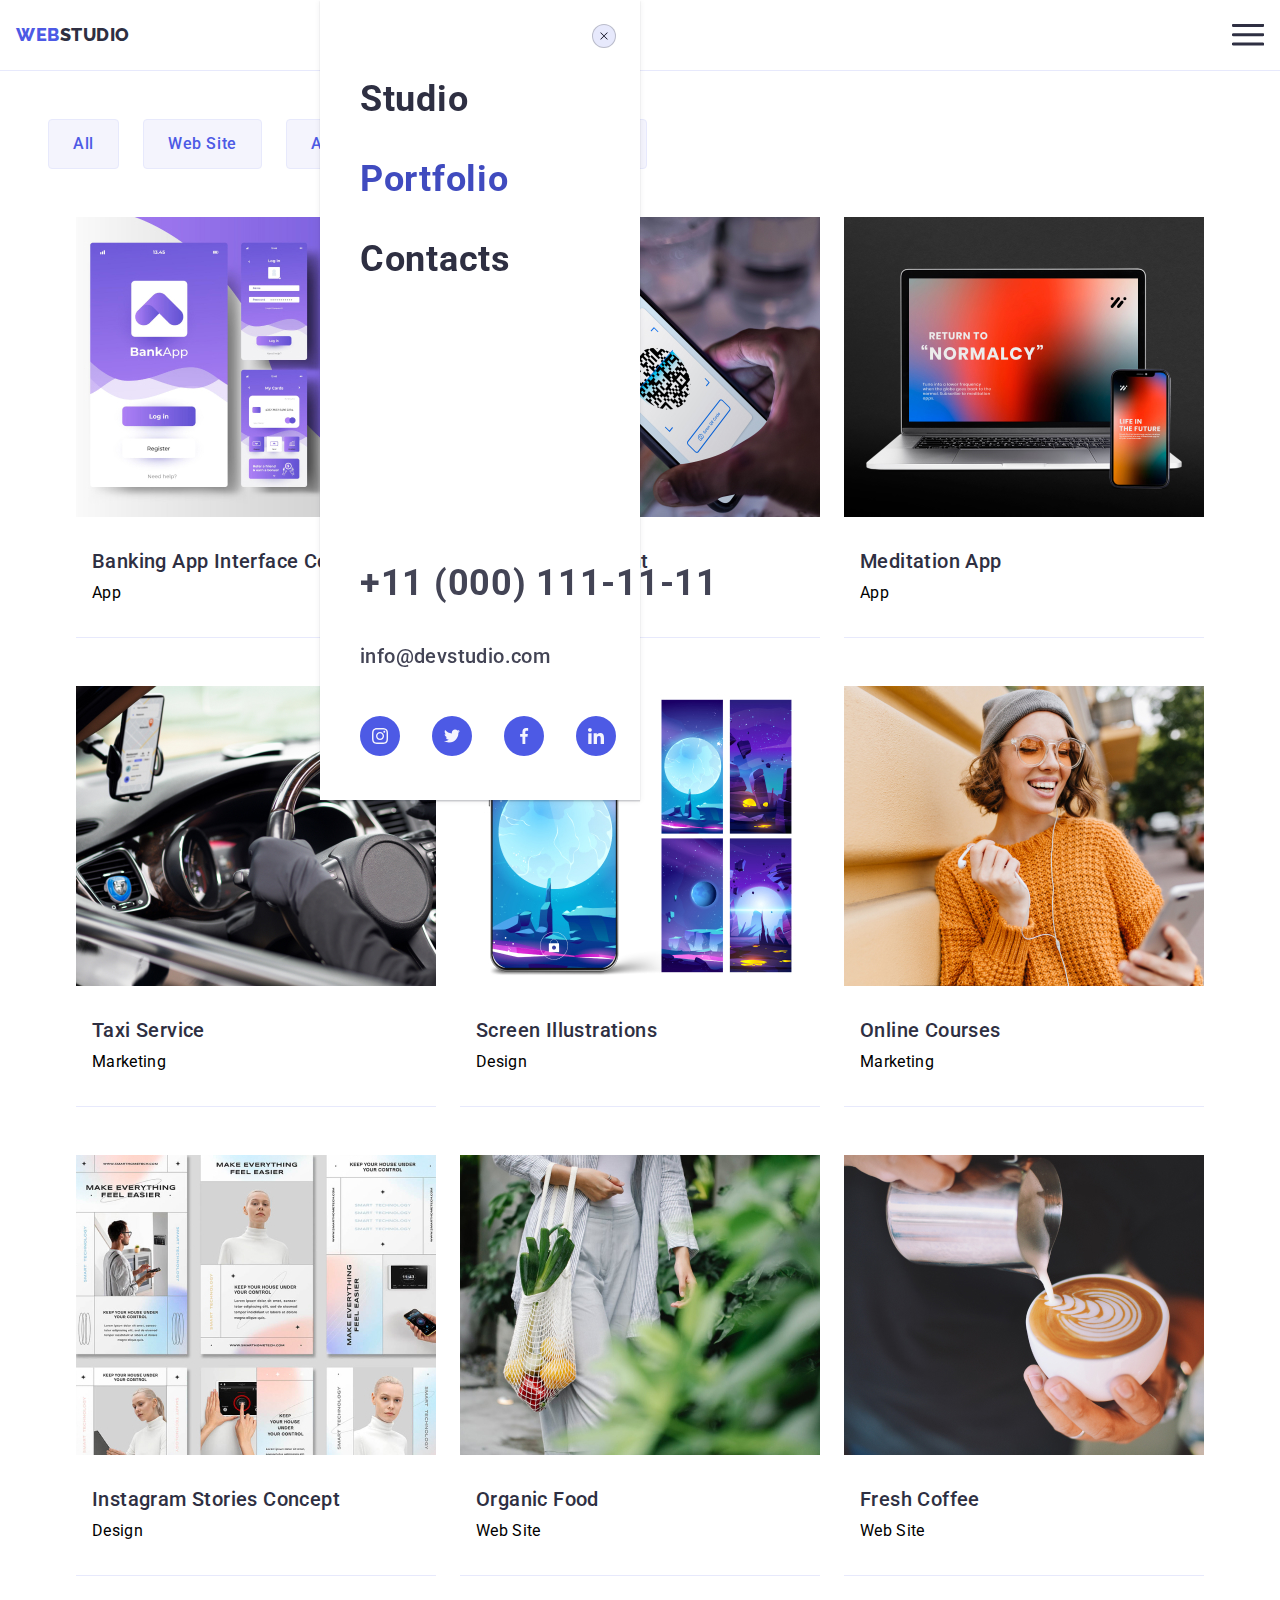
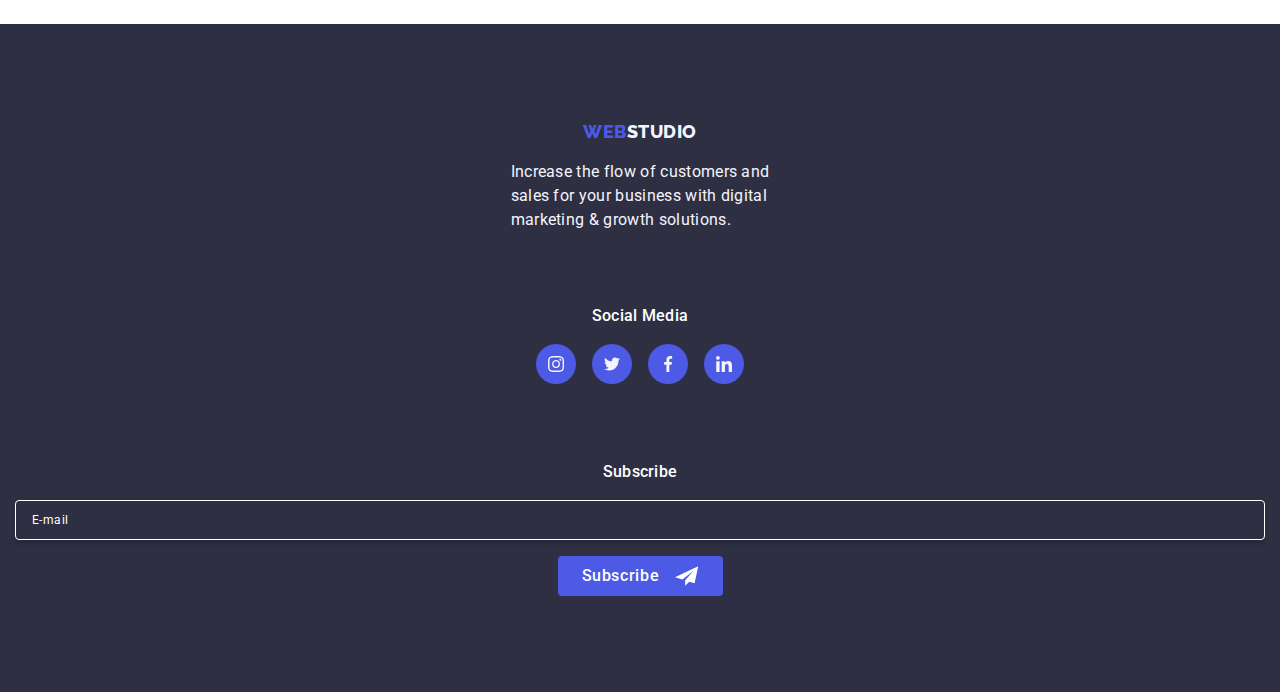
==== commit 7baba0bf: "for checking and evaluation" ====
--- a/portfolio.html
+++ b/portfolio.html
@@ -21,42 +21,66 @@
     <header class="header">
       <!-- top-line -->
       <div class="container container-header">
-        <nav class="nav">
           <div class="header-logo-wrap">
-            <a href="https://perci-aceron.github.io/goit-markup-hw-06/">
+            <a href="https://perci-aceron.github.io/goit-markup-hw-07/">
               <span class="web">WEB</span><span class="studio">STUDIO</span></a
             >
           </div>
-          <ul class="nav-list">
-            <li class="nav-list-item">
-              <a href="./index.html" class="nav-list-item-link">Studio</a>
-            </li>
-            <li class="nav-list-item">
-              <a href="./portfolio.html" class="nav-list-item-link active">Portfolio</a>
-            </li>
-            <li class="nav-list-item">
-              <a href="./index.html" class="nav-list-item-link">Contacts</a>
-            </li>
-          </ul>
-        </nav>
           <button type="button" class="mobile-menu-icon js-open-menu" aria-expanded="false"
           aria-controls="mobile-menu">
           <svg class="icon-menu-mobile">
             <use href="./images/icons.svg#icon-menu"></use>
           </svg>
-          </button>
-        <address class="address">
-          <div class="address-wrap">
-            <a class="address-link email" href="mailto:info@devstudio.com"
-              >info@devstudio.com</a
-            >
-          </div>
-          <div>
-            <a class="address-link phone" href="tel:+110001111111"
-              >+11 (000) 111-11-11</a
-            >
-          </div>
+        </button>
+      </div>
+      <!-- mobile menu -->
+      <div class="menu-container js-menu-container" id="mobile-menu">
+        <button type="button" class="menu-toggle js-close-menu">
+          <svg class="mobile-close-icon">
+            <use href="./images/icons.svg#icon-close"></use>
+          </svg>
+        </button>
+        <ul class="menu mobile-menu">
+        <li class="mobile-nav">
+          <a href="./index.html" class="mobile-nav-item-link">Studio</a>
+        </li>
+        <li class="mobile-nav">
+          <a href="./portfolio.html" class="mobile-nav-item-link active">Portfolio</a>
+        </li>
+        <li class="mobile-nav">
+          <a href="./index.html" class="mobile-nav-item-link">Contacts</a>
+        </li>
+        </ul>
+        <address class="mobile-address">
+        <div class="mobile-address-wrap">
+          <a class="mobile-address-phone" href="tel:+110001111111"
+            >+11 (000) 111-11-11</a
+          >
+        </div>
+        <div>
+          <a class="mobile-address-email" href="mailto:info@devstudio.com"
+            >info@devstudio.com</a
+          >
+        </div>
         </address>
+        <ul class="mobile-icon-container">
+          <li class="icon-team-item"><a class="icon-team-item-link"><svg class="icon-team">
+            <use href="./images/icons.svg#icon-insta"></use>
+          </svg></a>
+          </li>
+          <li class="icon-team-item"><a class="icon-team-item-link"><svg class="icon-team">
+            <use href="./images/icons.svg#icon-tweet"></use>
+          </svg></a>
+          </li>
+          <li class="icon-team-item"><a class="icon-team-item-link"><svg class="icon-team">
+            <use href="./images/icons.svg#icon-fb"></use>
+          </svg></a>
+          </li>
+          <li class="icon-team-item"><a class="icon-team-item-link"><svg class="icon-team">
+            <use href="./images/icons.svg#icon-lkdn"></use>
+          </svg></a>
+          </li>
+        </ul>
       </div>
     </header>
     <!-- main -->
@@ -237,7 +261,7 @@
         <div class="container container-footer">
           <div class="footer-logo-container">
             <div class="footer-logo-wrap">
-              <a href="https://perci-aceron.github.io/goit-markup-hw-06/">
+              <a href="https://perci-aceron.github.io/goit-markup-hw-07/">
                 <span class="web">WEB</span
                 ><span class="white-studio">STUDIO</span></a
               >
@@ -252,19 +276,19 @@
             <p class="social-media-text">Social Media</p>
             <ul class="icon-footer-container">
               <li class="icon-footer-item"><a class="icon-footer-item-link"><svg class="icon-footer">
-                <use href="./images/icons.svg#footer-insta"></use>
+                <use href="./images/icons.svg#icon-insta"></use>
               </svg></a>
               </li>
               <li class="icon-footer-item"><a class="icon-footer-item-link"><svg class="icon-footer">
-                <use href="./images/icons.svg#footer-tweet"></use>
+                <use href="./images/icons.svg#icon-tweet"></use>
               </svg></a>
               </li>
               <li class="icon-footer-item"><a class="icon-footer-item-link"><svg class="icon-footer">
-                <use href="./images/icons.svg#footer-fb"></use>
+                <use href="./images/icons.svg#icon-fb"></use>
               </svg></a>
               </li>
               <li class="icon-footer-item"><a class="icon-footer-item-link"><svg class="icon-footer">
-                <use href="./images/icons.svg#footer-lkdn"></use>
+                <use href="./images/icons.svg#icon-lkdn"></use>
               </svg></a>
               </li>
             </ul>
@@ -273,67 +297,16 @@
           <div class="footer-subscribe">
             <p class="subscribe-text">Subscribe</p>
             <form class="subscription-form">
-            <div class="subscribe-field">
               <label class="footer-form-field">
                 <input class="footer-form-input" type="email" name="user-email" placeholder="E-mail" required>
               </label>
               <button class="button button-subscribe" type="submit">Subscribe<svg class="subscribe-icon">
                 <use href="./images/icons.svg#icon-subscribe"></use>
               </svg></button>
-            </div>
           </form>
           </div>
         </div>
     </footer>
-        <!-- mobile menu -->
-    <div class="menu-container js-menu-container" id="mobile-menu">
-      <button type="button" class="menu-toggle js-close-menu">
-        <svg class="mobile-close-icon">
-          <use href="./images/icons.svg#icon-close"></use>
-        </svg>
-      </button>
-      <ul class="menu mobile-menu">
-        <li class="mobile-nav">
-          <a href="./index.html" class="mobile-nav-item-link">Studio</a>
-        </li>
-        <li class="mobile-nav">
-          <a href="./portfolio.html" class="mobile-nav-item-link active">Portfolio</a>
-        </li>
-        <li class="mobile-nav">
-          <a href="./index.html" class="mobile-nav-item-link">Contacts</a>
-        </li>
-      </ul>
-      <address class="mobile-address">
-        <div class="mobile-address-wrap">
-          <a class="mobile-address-phone" href="tel:+110001111111"
-            >+11 (000) 111-11-11</a
-          >
-        </div>
-        <div>
-          <a class="mobile-address-email" href="mailto:info@devstudio.com"
-            >info@devstudio.com</a
-          >
-        </div>
-      </address>
-        <ul class="mobile-icon-container">
-          <li class="icon-team-item"><a class="icon-team-item-link"><svg class="icon-team">
-            <use href="./images/icons.svg#team-insta"></use>
-          </svg></a>
-          </li>
-          <li class="icon-team-item"><a class="icon-team-item-link"><svg class="icon-team">
-            <use href="./images/icons.svg#team-tweet"></use>
-          </svg></a>
-          </li>
-          <li class="icon-team-item"><a class="icon-team-item-link"><svg class="icon-team">
-            <use href="./images/icons.svg#team-fb"></use>
-          </svg></a>
-          </li>
-          <li class="icon-team-item"><a class="icon-team-item-link"><svg class="icon-team">
-            <use href="./images/icons.svg#team-lkdn"></use>
-          </svg></a>
-          </li>
-        </ul>
-    </div>
     <script src="./js/mobile-menu.js" defer></script>
   </body>
 </html>
--- a/css/styles.css
+++ b/css/styles.css
@@ -45,7 +45,7 @@
   max-block-size: 100%;
 }
 .section {
-  padding: 120px 0;
+  padding: 96px 0;
 }
 .container {
   margin: 0 auto;
@@ -103,48 +103,6 @@
   color: var(--cloud);
 }
 /* top line */
-nav {
-  display: flex;
-  gap: 76px;
-}
-.nav-list {
-  display: inline-flex;
-  align-items: flex-end;
-  gap: 40px;
-}
-.nav-list-item-link {
-  font-weight: 500;
-  line-height: 150%;
-  letter-spacing: 0.32px;
-  color: var(--navyblue);
-  font-size: 16px;
-  position: relative;
-  transition: color 250ms cubic-bezier(0.4, 0, 0.2, 1);
-}
-.nav-list-item-link::after {
-  position: absolute;
-  content: '';
-  left: 0;
-  width: 0;
-  height: 4px;
-  border-radius: 2px;
-  background: var(--ocean);
-  transition: width 250ms cubic-bezier(0.4, 0, 0.2, 1);
-}
-.nav-list-item-link:hover::after,
-.nav-list-item-link.active::after {
-  width: 100%;
-}
-.nav-list-item-link.active {
-  color: var(--ocean);
-}
-.nav-list-item-link:hover,
-.nav-list-item-link:focus {
-  color: var(--iris);
-}
-.nav-list-item-link:active{
-  color: var(--ocean);
-}
 .mobile-menu-icon {
   display: block;
   border: none;
@@ -178,6 +136,104 @@
 }
 .address :active {
   color: var(--ocean);
+}
+.mobile-menu-icon {
+  display: block;
+}
+.menu-container {
+  z-index: 1;
+  position: fixed;
+  display: flex;
+  flex-direction: column;
+  top: 0;
+  left: 0;
+  width: 320px;
+  padding: 24px 24px 40px 40px;
+  background: var(--white);
+    box-shadow: 0px 1px 6px 0px rgba(46, 47, 66, 0.08), 0px 1px 1px 0px rgba(46, 47, 66, 0.16), 0px 2px 1px 0px rgba(46, 47, 66, 0.08);
+  transform: translateX(100%);
+  transition: transform 250ms cubic-bezier(0.4, 0, 0.2, 1);
+}
+.menu-container.is-open {
+  transform: translateX(0);
+}
+.mobile-menu {
+  display: flex;
+  flex-direction: column;
+  gap: 40px;
+  padding: 32px 0 284px;
+}
+.mobile-nav-item-link {
+  font-size: 36px;
+  font-weight: 700;
+  line-height: 111.111%;
+  letter-spacing: 0.72px;
+  color: var(--navyblue);
+  cursor: pointer;
+  transition: color 250ms cubic-bezier(0.4, 0, 0.2, 1);
+}
+.mobile-nav-item-link.active {
+  color: var(--ocean);
+}
+.mobile-nav-item-link:hover,
+.mobile-nav-item-link:focus {
+  color: var(--iris);
+}
+.mobile-nav-item-link:active{
+  color: var(--ocean);
+}
+.mobile-address {
+  display: flex;
+  flex-direction: column;
+  justify-content: center;
+  gap: 40px;
+  padding-bottom: 48px;
+}
+.mobile-address-phone{
+  font-size: 36px;
+  font-weight: 700;
+  line-height: 111.111%;
+  letter-spacing: 0.72px;
+  color: var(--slate);
+  text-wrap: nowrap;
+  cursor: pointer;
+  transition: color 250ms cubic-bezier(0.4, 0, 0.2, 1);
+}
+.mobile-address-phone:hover,
+.mobile-address-phone:focus {
+  color: var(--iris);
+}
+.mobile-address-phone:active{
+  color: var(--ocean);
+}
+.mobile-address-email {
+  font-size: 20px;
+  font-weight: 500;
+  line-height: 120%;
+  letter-spacing: 0.4px;
+  color: var(--slate);
+  cursor: pointer;
+  transition: color 250ms cubic-bezier(0.4, 0, 0.2, 1);
+}
+.mobile-address-email:hover,
+.mobile-address-email:focus {
+  color: var(--iris);
+}
+.mobile-address-email:active{
+  color: var(--ocean);
+}
+.mobile-icon-container {
+  display: flex;
+  justify-content: space-between;
+  /* gap: 56px; */
+  cursor: pointer;
+  transition: color 250ms cubic-bezier(0.4, 0, 0.2, 1);
+}
+.menu-toggle:hover,
+.menu-toggle:focus {
+  background-color: var(--ocean);
+  border-color: var(--ocean);
+  color: var(--cloud);
 }
 /* hero image */
 .section-hero {
@@ -257,26 +313,6 @@
   width: 264px;
   height: 112px;
 }
-/* index section 2 services */
-.section-services {
-  padding-top: 0;
-}
-.container-services {
-  display: flex;
-  flex-direction: column;
-  align-items: center;
-  gap: 72px;
-}
-.section-services-list {
-  display: flex;
-  justify-content: center;
-  gap: 24px;
-}
-.section-service-list-img {
-  width: 360px;
-  height: 300px;
-  border: 1px solid var(--cornflower);
-}
 /* index section 3 team */
 .section-team {
   padding: 96px 0;
@@ -468,6 +504,7 @@
   flex-direction: column;
   align-items: center;
   gap: 16px;
+  padding: 0 15px;
 }
 .subscribe-text {
   font-weight: 500;
@@ -475,14 +512,14 @@
   letter-spacing: 0.32px;
   color: var(--white);
 }
-.subscribe-field {
-  display: flex;
-  flex-direction: column;
-  align-items: center;
+.subscription-form {
+  display: flex;
+  flex-direction: column;
   gap: 16px;
+  width: 100%;
 }
 .footer-form-input {
-  width: 398px;
+  width: 100%;
   height: 40px;
   padding-left: 16px;
   color: var(--white);
@@ -513,6 +550,7 @@
   justify-content: center;
   padding: 8px 24px;
   gap: 16px;
+  margin: 0 auto;
   width: 165px;
   font-size: 16px;
   font-weight: 500;
@@ -547,7 +585,7 @@
   justify-content: flex-start;
   row-gap: 16px;
   column-gap: 24px;
-  padding: 48px 34px;
+  padding: 48px;
 }
 .section-button-filters {
   font-size: 16px;
@@ -862,314 +900,4 @@
 }
 .button-send:active {
   background-color: var(--ocean);
-}
-/*                                   @media @media @media  */
-@media screen and (min-width: 1158px) {
-  .section {
-    padding: 120px 0;
-  } 
-}
-@media screen and (min-width: 428px) {
-  .container {
-    max-width: 428px;
-  }
-  .nav-list {
-    display: none;
-  }
-  .address {
-    display: none;
-  }
-  .icon-features {
-    display: none;
-  }
-  .section-services {
-    display: none;
-  }
-  /* mobile menu nav */
-  .mobile-menu-icon {
-    display: block;
-  }
-  .menu-container {
-    position: fixed;
-    display: flex;
-    flex-direction: column;
-    top: 0;
-    left: 0;
-    width: 428px;
-    padding: 24px 24px 40px 40px;
-    background: var(--white);
-      box-shadow: 0px 1px 6px 0px rgba(46, 47, 66, 0.08), 0px 1px 1px 0px rgba(46, 47, 66, 0.16), 0px 2px 1px 0px rgba(46, 47, 66, 0.08);
-    transform: translateX(100%);
-    transition: transform 250ms cubic-bezier(0.4, 0, 0.2, 1);
-  }
-  .menu-container.is-open {
-    transform: translateX(0);
-  }
-  .mobile-menu {
-    display: flex;
-    flex-direction: column;
-    gap: 40px;
-    padding: 32px 0 284px;
-  }
-  .mobile-nav-item-link {
-    font-size: 36px;
-    font-weight: 700;
-    line-height: 111.111%;
-    letter-spacing: 0.72px;
-    color: var(--navyblue);
-    cursor: pointer;
-    transition: color 250ms cubic-bezier(0.4, 0, 0.2, 1);
-  }
-  .mobile-nav-item-link.active {
-    color: var(--ocean);
-  }
-  .mobile-nav-item-link:hover,
-  .mobile-nav-item-link:focus {
-    color: var(--iris);
-  }
-  .mobile-nav-item-link:active{
-    color: var(--ocean);
-  }
-  .mobile-address {
-    display: flex;
-    flex-direction: column;
-    justify-content: center;
-    gap: 40px;
-    padding-bottom: 48px;
-  }
-  .mobile-address-phone{
-    font-size: 36px;
-    font-weight: 700;
-    line-height: 111.111%;
-    letter-spacing: 0.72px;
-    color: var(--slate);
-    cursor: pointer;
-    transition: color 250ms cubic-bezier(0.4, 0, 0.2, 1);
-  }
-  .mobile-address-phone:hover,
-  .mobile-address-phone:focus {
-    color: var(--iris);
-  }
-  .mobile-address-phone:active{
-    color: var(--ocean);
-  }
-  .mobile-address-email {
-    font-size: 20px;
-    font-weight: 500;
-    line-height: 120%;
-    letter-spacing: 0.4px;
-    color: var(--slate);
-    cursor: pointer;
-    transition: color 250ms cubic-bezier(0.4, 0, 0.2, 1);
-  }
-  .mobile-address-email:hover,
-  .mobile-address-email:focus {
-    color: var(--iris);
-  }
-  .mobile-address-email:active{
-    color: var(--ocean);
-  }
-  .mobile-icon-container {
-    display: flex;
-    gap: 56px;
-    cursor: pointer;
-    transition: color 250ms cubic-bezier(0.4, 0, 0.2, 1);
-  }
-  .menu-toggle:hover,
-  .menu-toggle:focus {
-    background-color: var(--ocean);
-    border-color: var(--ocean);
-    color: var(--cloud);
-  }
-}
-@media screen and (min-width: 768px) {
-  .container {
-    max-width: 768px;
-  }
-  .menu-container {
-    display: none;
-  }
-  .header {
-    padding: 16px 0;
-  }
-  .mobile-menu-icon {
-    display: none;
-  }
-  .nav {
-    gap: 120px;
-  }
-  .nav-list {
-    display: inline-flex;
-  }
-  .nav-list-item-link::after {
-    bottom: -34px;
-  }
-  .address {
-    display: flex;
-    flex-direction: column;
-    gap: 12px;
-  }
-  .address-link {
-    font-size: 12px;
-    line-height: 116.667%;
-    letter-spacing: 0.48px;
-  }
-  .icon-features {
-    display: none;
-  }
-  .section-services {
-    display: none;
-  }
-  .container-hero {
-    gap: 36px;
-  }
-  .hero-title {
-    font-size: 56px;
-    line-height: 107.143%;
-    letter-spacing: 1.12px;
-    text-transform: none;
-  }
-  .features-list {
-    flex-direction: row;
-    flex-wrap: wrap;
-    column-gap: 24px;
-  }
-  .section-features-list-item {
-    flex-direction: row;
-    flex-wrap: wrap;
-    width: 356px;
-  }
-  .section-team-list {
-    flex-direction: row;
-    flex-wrap: wrap;
-    column-gap: 24px;
-    row-gap: 64px;
-  }
-  .section-clients {
-    padding: 96px; 
-  }
-  .icon-clients-container {
-    column-gap: 24px;
-  }
-  .container-footer {
-    justify-content: center;
-    flex-direction: row;
-    flex-wrap: wrap;
-    column-gap: 24px;
-    row-gap: 72px;
-  }
-  .footer-logo-container {
-    align-items: normal;
-  }
-  .footer-social-media {
-    align-items: normal;
-    padding: 0;
-  }
-  .footer-subscribe {
-    align-items: normal;
-    padding-right: 45px;
-  }
-  .subscribe-field {
-    flex-direction: row;
-    gap: 24px;
-  }
-  .footer-form-input {
-    width: 264px;
-  }
-  .container-button-filter {
-    justify-content: center;
-    padding: 64px 0;
-  }
-  .section-projects {
-    padding: 0 0 96px 12px;
-  }
-  .section-projects-list {
-    justify-content: flex-start;
-    row-gap: 72px;
-  }
-}
-@media screen and (min-width: 1158px) {
-  .container {
-    max-width: 1158px;
-  }
-  .menu-container {
-    display: none;
-  }
-  .header {
-    padding: 24px 0;
-  }
-  .nav {
-    gap: 76px;
-  }
-  .nav-list-item-link::after {
-    bottom: -28px;
-  }
-  .address {
-    display: inline-flex;
-    flex-direction: row;
-    justify-content: space-between;
-    gap: 40px;
-  }
-  .address-link {
-    font-size: 16px;
-    line-height: 150%;
-    letter-spacing: 0.32px;
-  }
-  .section-hero {
-    padding: 188px 0;
-  }
-  .container-hero {
-    gap: 48px;
-  }
-  .section-advantages {
-    padding: 120px 0 0;
-  }
-  .icon-features {
-    display: block;
-  }
-  .features-list {
-    justify-content: space-evenly;
-  }
-  .section-features-list-item {
-    width: 264px;
-  }
-  .section-feature-list-title {
-    font-size: 20px;
-    font-weight: 500;
-    line-height: 120%;
-    letter-spacing: 0.4px;
-  }
-  .section-feature-list-detail {
-    font-weight: 400;
-  }
-  .section-services {
-    display: block;
-  }
-  .section-team {
-    padding: 120px 0;
-  }
-  .section-clients {
-    padding: 120px 0;
-  }
-  .footer {
-    padding: 120px 0;
-  }
-  .container-footer {
-    justify-content: space-around;
-  }
-  .footer-subscribe {
-    padding: 0;
-  }
-  .section-button-filter {
-    padding: 0;
-  }
-  .container-button-filter {
-    padding: 100px 0 72px;
-  }
-  .section-projects {
-    padding: 0 0 120px;
-  }
-  .section-projects-list {
-    justify-content: center;
-  }
 }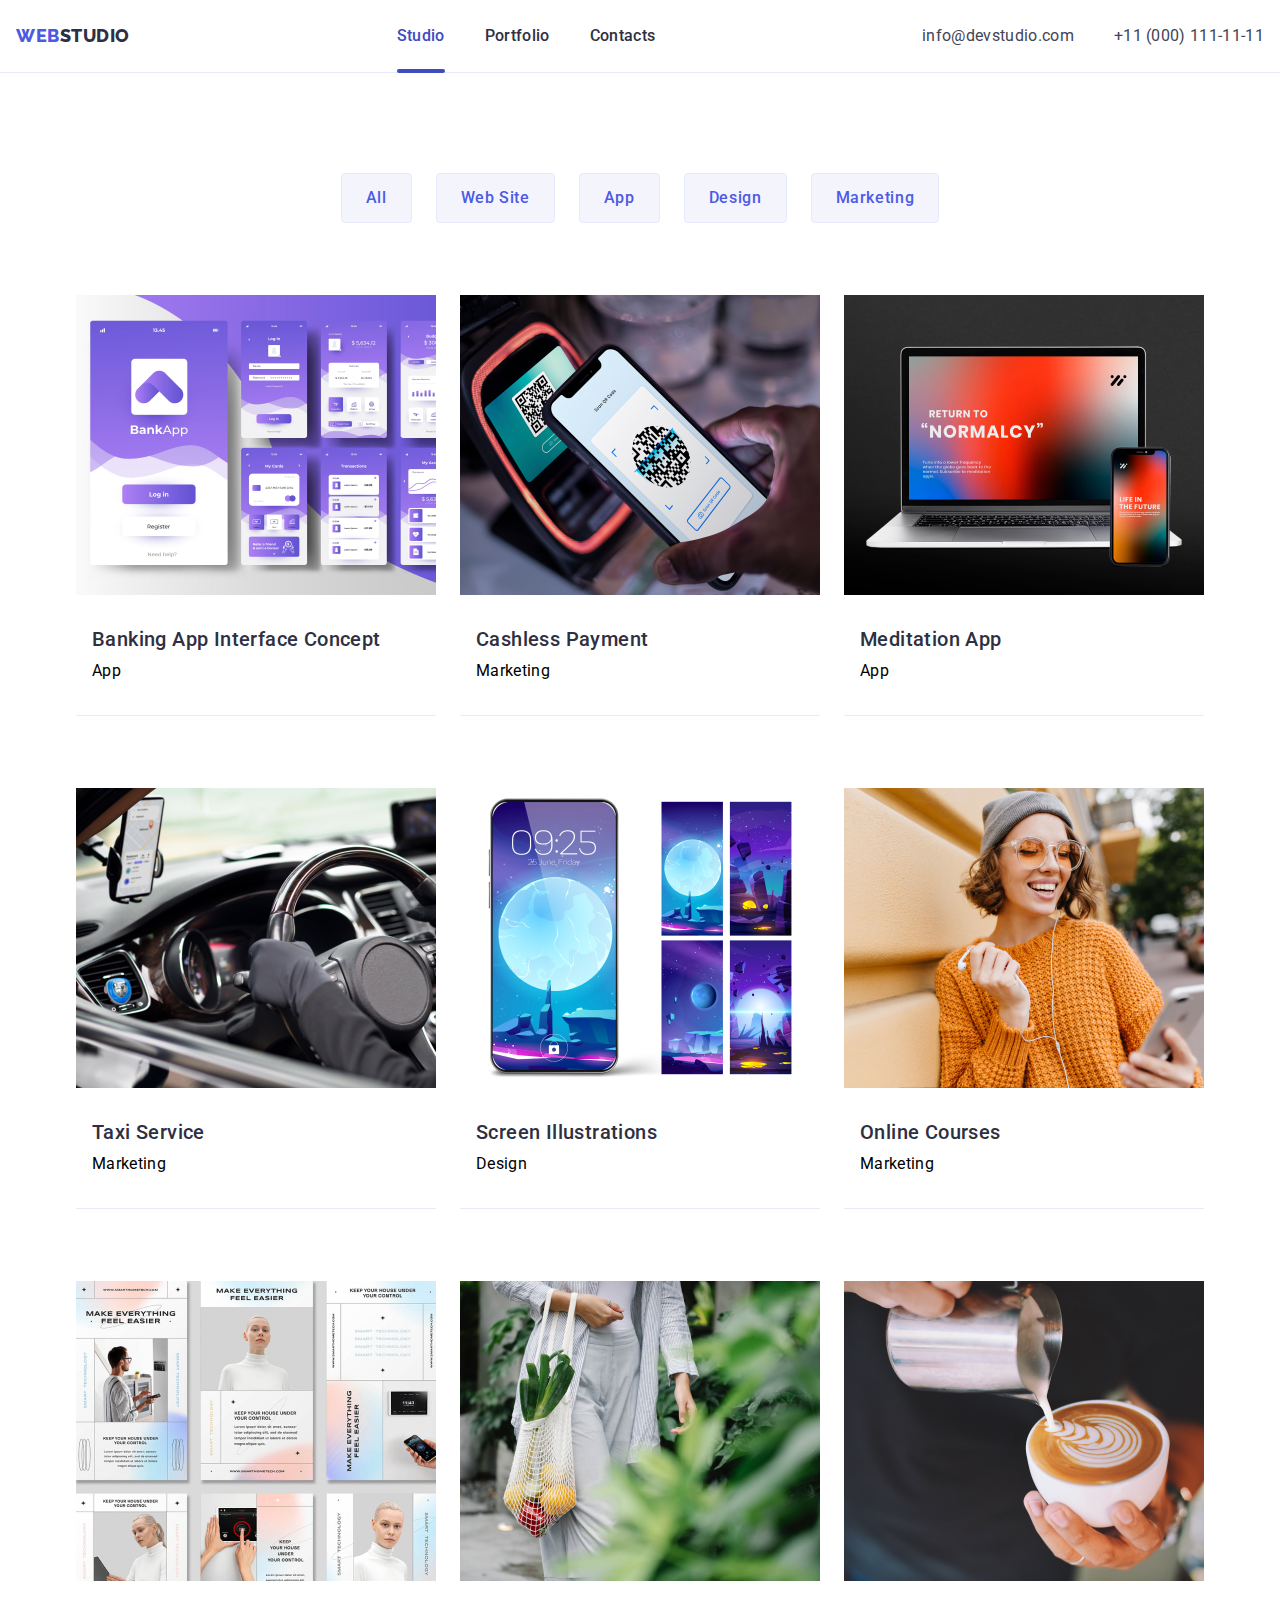
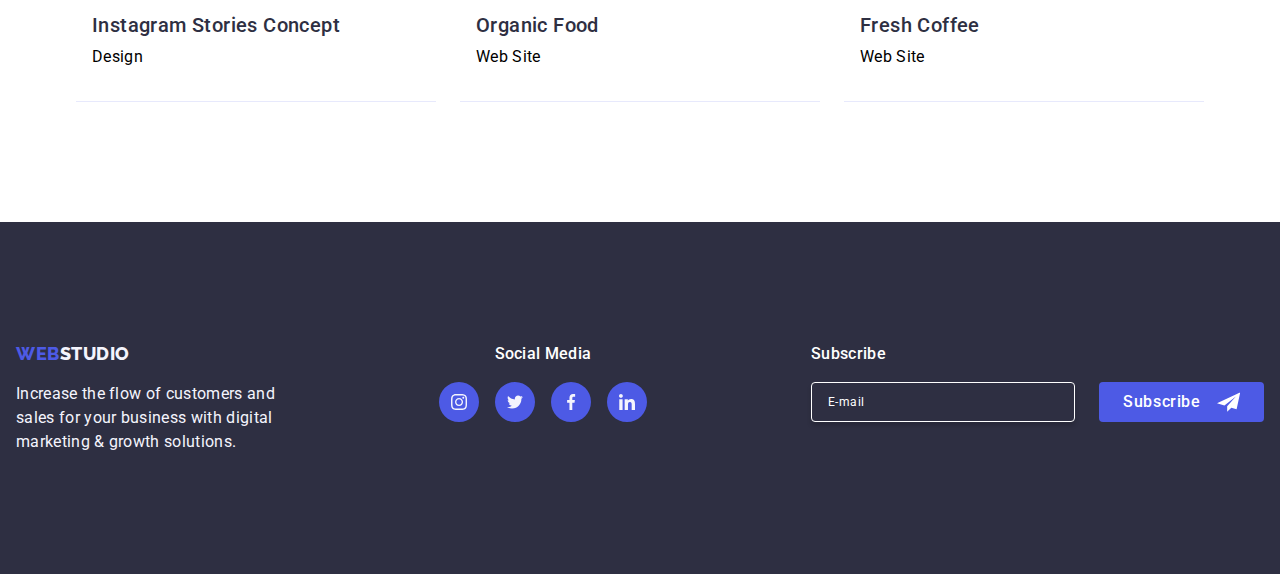
==== commit 155cf5a0: "progress" ====
--- a/portfolio.html
+++ b/portfolio.html
@@ -32,9 +32,34 @@
             <use href="./images/icons.svg#icon-menu"></use>
           </svg>
         </button>
-      </div>
+      
+        <ul class="nav-list">
+          <li class="nav-list-item">
+            <a href="./index.html" class="nav-list-item-link active">Studio</a>
+          </li>
+          <li class="nav-list-item">
+            <a href="./portfolio.html" class="nav-list-item-link">Portfolio</a>
+          </li>
+          <li class="nav-list-item">
+            <a href="./index.html" class="nav-list-item-link">Contacts</a>
+          </li>
+        </ul>
+      <address class="address">
+        <div class="address-wrap">
+          <a class="address-link email" href="mailto:info@devstudio.com"
+            >info@devstudio.com</a
+          >
+        </div>
+        <div>
+          <a class="address-link phone" href="tel:+110001111111"
+            >+11 (000) 111-11-11</a
+          >
+        </div>
+      </address>
+    </div>
       <!-- mobile menu -->
       <div class="menu-container js-menu-container" id="mobile-menu">
+        <div class="mobile-nav-liks-wrapper">
         <button type="button" class="menu-toggle js-close-menu">
           <svg class="mobile-close-icon">
             <use href="./images/icons.svg#icon-close"></use>
@@ -42,15 +67,17 @@
         </button>
         <ul class="menu mobile-menu">
         <li class="mobile-nav">
-          <a href="./index.html" class="mobile-nav-item-link">Studio</a>
+          <a href="./index.html" class="mobile-nav-item-link active">Studio</a>
         </li>
         <li class="mobile-nav">
-          <a href="./portfolio.html" class="mobile-nav-item-link active">Portfolio</a>
+          <a href="./portfolio.html" class="mobile-nav-item-link">Portfolio</a>
         </li>
         <li class="mobile-nav">
           <a href="./index.html" class="mobile-nav-item-link">Contacts</a>
         </li>
         </ul>
+        </div>
+        <div class="mobile-address-links-wrapper">
         <address class="mobile-address">
         <div class="mobile-address-wrap">
           <a class="mobile-address-phone" href="tel:+110001111111"
@@ -81,6 +108,7 @@
           </svg></a>
           </li>
         </ul>
+        </div> 
       </div>
     </header>
     <!-- main -->
@@ -258,55 +286,56 @@
     </main>
     <!-- footer -->
     <footer class="footer">
-        <div class="container container-footer">
-          <div class="footer-logo-container">
-            <div class="footer-logo-wrap">
-              <a href="https://perci-aceron.github.io/goit-markup-hw-07/">
-                <span class="web">WEB</span
-                ><span class="white-studio">STUDIO</span></a
-              >
-            </div>
-            <p class="footer-text">
-              Increase the flow of customers and<br>
-              sales for your business with digital<br>
-              marketing & growth solutions.
-            </p>
+      <div class="container container-footer">
+        <div class="footer-logo-container">
+          <div class="footer-logo-wrap">
+            <a href="https://perci-aceron.github.io/goit-markup-hw-07/">
+              <span class="web">WEB</span
+              ><span class="white-studio">STUDIO</span></a
+            >
           </div>
-          <div class="footer-social-media">
-            <p class="social-media-text">Social Media</p>
-            <ul class="icon-footer-container">
-              <li class="icon-footer-item"><a class="icon-footer-item-link"><svg class="icon-footer">
-                <use href="./images/icons.svg#icon-insta"></use>
-              </svg></a>
-              </li>
-              <li class="icon-footer-item"><a class="icon-footer-item-link"><svg class="icon-footer">
-                <use href="./images/icons.svg#icon-tweet"></use>
-              </svg></a>
-              </li>
-              <li class="icon-footer-item"><a class="icon-footer-item-link"><svg class="icon-footer">
-                <use href="./images/icons.svg#icon-fb"></use>
-              </svg></a>
-              </li>
-              <li class="icon-footer-item"><a class="icon-footer-item-link"><svg class="icon-footer">
-                <use href="./images/icons.svg#icon-lkdn"></use>
-              </svg></a>
-              </li>
-            </ul>
-          </div>
-          <!-- subscribe button -->
-          <div class="footer-subscribe">
-            <p class="subscribe-text">Subscribe</p>
-            <form class="subscription-form">
-              <label class="footer-form-field">
-                <input class="footer-form-input" type="email" name="user-email" placeholder="E-mail" required>
-              </label>
-              <button class="button button-subscribe" type="submit">Subscribe<svg class="subscribe-icon">
-                <use href="./images/icons.svg#icon-subscribe"></use>
-              </svg></button>
-          </form>
-          </div>
-        </div>
-    </footer>
+          <p class="footer-text">
+            Increase the flow of customers and<br>
+            sales for your business with digital<br>
+            marketing & growth solutions.
+          </p>
+        </div>
+        <!-- footer social-media -->
+        <div class="footer-social-media">
+          <p class="social-media-text">Social Media</p>
+          <ul class="icon-footer-container">
+            <li class="icon-footer-item"><a class="icon-footer-item-link"><svg class="icon-footer">
+              <use href="./images/icons.svg#icon-insta"></use>
+            </svg></a>
+            </li>
+            <li class="icon-footer-item"><a class="icon-footer-item-link"><svg class="icon-footer">
+              <use href="./images/icons.svg#icon-tweet"></use>
+            </svg></a>
+            </li>
+            <li class="icon-footer-item"><a class="icon-footer-item-link"><svg class="icon-footer">
+              <use href="./images/icons.svg#icon-fb"></use>
+            </svg></a>
+            </li>
+            <li class="icon-footer-item"><a class="icon-footer-item-link"><svg class="icon-footer">
+              <use href="./images/icons.svg#icon-lkdn"></use>
+            </svg></a>
+            </li>
+          </ul>
+        </div>
+        <!-- footer subscribe-->
+        <div class="footer-subscribe">
+          <p class="subscribe-text">Subscribe</p>
+          <form class="subscription-form">
+            <label class="footer-form-field">
+              <input class="footer-form-input" type="email" name="user-email" placeholder="E-mail" required>
+            </label>
+            <button class="button button-subscribe" type="submit">Subscribe<svg class="subscribe-icon">
+              <use href="./images/icons.svg#icon-subscribe"></use>
+            </svg></button>
+        </form>
+        </div>
+      </div>
+  </footer>
     <script src="./js/mobile-menu.js" defer></script>
   </body>
 </html>
--- a/css/styles.css
+++ b/css/styles.css
@@ -63,6 +63,16 @@
   padding: 24px 0;
   border-bottom: 1px solid var(--cornflower);
 }
+@media screen and (min-width: 768px) {
+  .header {
+    padding: 16px 0;
+  }
+}
+@media screen and (min-width: 1158px) {
+  .header {
+    padding: 24px 0;
+  }
+}
 .container-header {
   display: flex;
   justify-content: space-between;
@@ -103,6 +113,132 @@
   color: var(--cloud);
 }
 /* top line */
+nav {
+  display: flex;
+  gap: 76px;
+}
+@media screen and (min-width: 768px) {
+  .nav {
+    gap: 120px;
+  }
+}
+@media screen and (min-width: 1158px) {
+  .nav {
+    gap: 76px;
+  }
+}
+.nav-list {
+  display: inline-flex;
+  align-items: flex-end;
+  gap: 40px;
+}
+@media screen and (min-width: 320px) {
+  .nav-list {
+    display: none;
+  }
+}
+@media screen and (min-width: 768px) {
+  .nav-list {
+    display: inline-flex;
+  }
+}
+.nav-list-item-link {
+  font-weight: 500;
+  line-height: 150%;
+  letter-spacing: 0.32px;
+  color: var(--navyblue);
+  font-size: 16px;
+  position: relative;
+  transition: color 250ms cubic-bezier(0.4, 0, 0.2, 1);
+}
+.nav-list-item-link::after {
+  position: absolute;
+  content: '';
+  left: 0;
+  width: 0;
+  height: 4px;
+  border-radius: 2px;
+  background: var(--ocean);
+  transition: width 250ms cubic-bezier(0.4, 0, 0.2, 1);
+}
+@media screen and (min-width: 768px) {
+  .nav-list-item-link::after {
+    bottom: -34px;
+  }
+}
+@media screen and (min-width: 1158px) {
+  .nav-list-item-link::after {
+    bottom: -28px;
+  }
+}
+.nav-list-item-link:hover::after,
+.nav-list-item-link.active::after {
+  width: 100%;
+}
+.nav-list-item-link.active {
+  color: var(--ocean);
+}
+.nav-list-item-link:hover,
+.nav-list-item-link:focus {
+  color: var(--iris);
+}
+.nav-list-item-link:active{
+  color: var(--ocean);
+}
+.address {
+  display: block;
+}
+@media screen and (min-width: 320px) {
+  .address {
+    display: none;
+  }
+}
+@media screen and (min-width: 768px) {
+  .address {
+    display: flex;
+    justify-content: space-between;
+    flex-direction: column;
+    gap: 12px;
+  }
+}
+@media screen and (min-width: 1158px) {
+  .address {
+    display: inline-flex;
+    flex-direction: row;
+    justify-content: space-between;
+    gap: 40px;
+  }
+}
+.address-link {
+  font-style: normal;
+  font-size: 16px;
+  line-height: 150%;
+  letter-spacing: 0.32px;
+  color: var(--slate);
+  transition: color 250ms cubic-bezier(0.4, 0, 0.2, 1);
+}
+@media screen and (min-width: 768px) {
+  .address-link {
+    font-size: 12px;
+    line-height: 116.667%;
+    letter-spacing: 0.48px;
+  }
+}
+@media screen and (min-width: 1158px) {
+  .address-link {
+    font-size: 16px;
+    line-height: 150%;
+    letter-spacing: 0.32px;
+  }
+}
+.address :hover,
+.address :focus {
+  color: var(--iris);
+}
+.address :active {
+  color: var(--ocean);
+}
+/* mobile menu */
 .mobile-menu-icon {
   display: block;
   border: none;
@@ -112,42 +248,26 @@
   background-color: var(--white);
   cursor: pointer;
 }
+@media screen and (min-width: 768px) {
+  .mobile-menu-icon {
+    display: none;
+  }
+}
 .icon-menu-mobile {
   width: 32px;
   height: 22px;
   stroke: currentColor;
 }
-.address {
-  display: flex;
-  justify-content: space-between;
-  gap: 40px;
-}
-.address-link {
-  font-style: normal;
-  font-size: 16px;
-  line-height: 150%;
-  letter-spacing: 0.32px;
-  color: var(--slate);
-  transition: color 250ms cubic-bezier(0.4, 0, 0.2, 1);
-}
-.address :hover,
-.address :focus {
-  color: var(--iris);
-}
-.address :active {
-  color: var(--ocean);
-}
-.mobile-menu-icon {
-  display: block;
-}
 .menu-container {
   z-index: 1;
   position: fixed;
   display: flex;
   flex-direction: column;
+  justify-content: space-between;
   top: 0;
   left: 0;
-  width: 320px;
+  width: 100%;
+  height: 100vh;
   padding: 24px 24px 40px 40px;
   background: var(--white);
     box-shadow: 0px 1px 6px 0px rgba(46, 47, 66, 0.08), 0px 1px 1px 0px rgba(46, 47, 66, 0.16), 0px 2px 1px 0px rgba(46, 47, 66, 0.08);
@@ -157,11 +277,21 @@
 .menu-container.is-open {
   transform: translateX(0);
 }
+@media screen and (min-width: 768px) {
+  .menu-container {
+    display: none;
+  }
+}
+@media screen and (min-width: 1158px) {
+  .menu-container {
+    display: none;
+  }
+}
 .mobile-menu {
   display: flex;
   flex-direction: column;
   gap: 40px;
-  padding: 32px 0 284px;
+  padding-top: 32px;
 }
 .mobile-nav-item-link {
   font-size: 36px;
@@ -194,8 +324,8 @@
   font-weight: 700;
   line-height: 111.111%;
   letter-spacing: 0.72px;
-  color: var(--slate);
-  text-wrap: nowrap;
+  color: var(--iris);
+  text-wrap: wrap;
   cursor: pointer;
   transition: color 250ms cubic-bezier(0.4, 0, 0.2, 1);
 }
@@ -225,7 +355,6 @@
 .mobile-icon-container {
   display: flex;
   justify-content: space-between;
-  /* gap: 56px; */
   cursor: pointer;
   transition: color 250ms cubic-bezier(0.4, 0, 0.2, 1);
 }
@@ -244,12 +373,28 @@
   background-size: cover;
   background-repeat: no-repeat;
 }
+@media screen and (min-width: 1158px) {
+  .section-hero {
+    padding: 188px 0;
+  }
+}
 .container-hero {
   display: flex;
   flex-direction: column;
   align-items: center;
   gap: 72px;
 }
+@media screen and (min-width: 768px) {
+  .container-hero {
+    gap: 36px;
+  }
+}
+@media screen and (min-width: 1158px) {
+  .container-hero {
+    gap: 48px;
+  }
+}
+
 .hero-title {
   text-align: center;
   font-size: 36px;
@@ -258,6 +403,14 @@
   color: var(--white);
   text-transform: capitalize;
 }
+@media screen and (min-width: 768px) {
+  .hero-title {
+    font-size: 56px;
+    line-height: 107.143%;
+    letter-spacing: 1.12px;
+    text-transform: none;
+  }
+}
 .button-order {
   display: flex;
   align-items: center;
@@ -284,17 +437,49 @@
 .button-order:active {
   background-color: var(--ocean);
 }
-/* index section 1 features */
+/* index section 1 advantages */
+.section-advantages {
+  padding: 96px 16px;
+}
+@media screen and (min-width: 1158px) {
+  .section-advantages {
+    padding: 120px 0;
+  }
+}
 .features-list {
   display: flex;
   flex-direction: column;
   gap: 72px;
+}
+@media screen and (min-width: 768px) {
+  .features-list {
+    flex-direction: row;
+    flex-wrap: wrap;
+    column-gap: 24px;
+  }
+}
+@media screen and (min-width: 1158px) {
+  .features-list {
+    justify-content: space-evenly;
+  }
 }
 .section-features-list-item {
   display: flex;
   flex-direction: column;
   align-items: center;
   gap: 8px;
+}
+@media screen and (min-width: 768px) {
+  .section-features-list-item {
+    flex-direction: row;
+    flex-wrap: wrap;
+    width: 356px;
+  }
+}
+@media screen and (min-width: 1158px) {
+  .section-features-list-item {
+    width: 264px;
+  }
 }
 .section-feature-list-title {
   font-size: 36px;
@@ -303,20 +488,89 @@
   letter-spacing: 0.72px;
   color: var(--navyblue);
 }
+@media screen and (min-width: 1158px) {
+  .section-feature-list-title {
+    font-size: 20px;
+    font-weight: 500;
+    line-height: 120%;
+    letter-spacing: 0.4px;
+  }
+}
 .section-feature-list-detail {
   font-weight: 500;
   line-height: 150%;
   letter-spacing: 0.32px;
   color: var(--slate);
+}
+@media screen and (min-width: 1158px) {
+  .section-feature-list-detail {
+    font-weight: 400;
+  }
 }
 .icon-features {
   width: 264px;
   height: 112px;
 }
+@media screen and (min-width: 320px) {
+  .icon-features {
+    display: none;
+  }
+}
+@media screen and (min-width: 768px) {
+  .icon-features {
+    display: none;
+  }
+}@media screen and (min-width: 1158px) {
+  .icon-features {
+    display: block;
+  }
+}
+/* index section 2 services */
+.section-services {
+  padding-top: 0;
+}
+@media screen and (min-width: 320px) {
+  .section-services {
+    display: none;
+  }
+}
+@media screen and (min-width: 768px) {
+  .section-services {
+    display: none;
+  }
+}
+@media screen and (min-width: 1158px) {
+  .section-services {
+    display: block;
+    padding-bottom: 120px;
+  }
+}
+.container-services {
+  display: flex;
+  flex-direction: column;
+  align-items: center;
+  gap: 72px;
+}
+.section-services-list {
+  display: flex;
+  justify-content: center;
+  gap: 24px;
+}
+.section-service-list-img {
+  width: 360px;
+  height: 300px;
+  border: 1px solid var(--cornflower);
+}
+
 /* index section 3 team */
 .section-team {
   padding: 96px 0;
 }
+@media screen and (min-width: 1158px) {
+  .section-team {
+    padding: 120px 0;
+  }
+}
 .container-team {
   display: flex;
   flex-direction: column;
@@ -331,6 +585,14 @@
   flex-direction: column;
   justify-content: center;
   row-gap: 72px;
+}
+@media screen and (min-width: 768px) {
+  .section-team-list {
+    flex-direction: row;
+    flex-wrap: wrap;
+    column-gap: 24px;
+    row-gap: 64px;
+  }
 }
 .section-team-list-item {
   border-radius: 0px 0px 4px 4px;
@@ -385,14 +647,21 @@
   color: var(--ocean);
 }
 /* index section 4 clients */
-.section-advantages {
-  padding: 96px 16px;
-}
 .container-clients {
   display: flex;
   flex-direction: column;
   align-items: center;
   gap: 72px;
+}
+@media screen and (min-width: 768px) {
+  .section-clients {
+    padding: 96px; 
+  }
+}
+@media screen and (min-width: 1158px) {
+  .section-clients {
+    padding: 120px 0;
+  }
 }
 .icon-clients-container {
   display: flex;
@@ -401,6 +670,11 @@
   flex-wrap: wrap;
   column-gap: 16px;
   row-gap: 72px;
+}
+@media screen and (min-width: 768px) {
+  .icon-clients-container {
+    column-gap: 24px;
+  }
 }
 .icon-clients-item {
   border-radius: 4px;
@@ -431,14 +705,40 @@
 .icon-clients-item-link:active {
   color: var(--ocean);
 }
-/* footer logo*/
+/* footer */
 .footer {
   background: var(--navyblue);
-  padding: 96px 0;
+  padding: 96px 15px;
+}
+@media screen and (min-width: 768px) {
+  .footer {
+    padding: 96px 0;
+  }
+}
+@media screen and (min-width: 1158px) {
+  .footer {
+    padding: 120px 16px;
+  }
 }
 .container-footer {
   display: flex;
-  flex-direction: column;
+  flex-flow: column;
+}
+@media screen and (min-width: 768px) {
+  .container-footer {
+    flex-direction: row;
+    flex-wrap: wrap;
+    column-gap: 24px;
+    row-gap: 72px;
+    justify-content: center;
+  }
+}
+@media screen and (min-width: 1158px) {
+  .container-footer {
+    flex-direction: row;
+    justify-content: space-between;
+    padding: 0;
+  }
 }
 .footer-logo-container {
   display: flex;
@@ -446,6 +746,12 @@
   align-items: center;
   gap: 17.5px;
   padding-top: 1.5px;
+}
+@media screen and (min-width: 768px) {
+  .footer-logo-container {
+    justify-content: center;
+    align-items: normal;
+  }
 }
 .footer-logo-wrap {
   font-family: 'Raleway', sans-serif;
@@ -470,6 +776,11 @@
   gap: 16px;
   padding: 72px 0;
 }
+@media screen and (min-width: 1158px) {
+  .footer-social-media {
+    padding: 0;
+  }
+}
 .social-media-text {
   color: var(--white);
   font-size: 16px;
@@ -504,7 +815,18 @@
   flex-direction: column;
   align-items: center;
   gap: 16px;
-  padding: 0 15px;
+}
+@media screen and (min-width: 768px) {
+  .footer-subscribe {
+    align-items: normal;
+    row-gap: 16px;
+    padding-right: 42px;
+  }
+}
+@media screen and (min-width: 1158px) {
+  .footer-subscribe {
+    padding: 0;
+  }
 }
 .subscribe-text {
   font-weight: 500;
@@ -515,8 +837,19 @@
 .subscription-form {
   display: flex;
   flex-direction: column;
-  gap: 16px;
+  gap: 24px;
   width: 100%;
+}
+@media screen and (min-width: 768px) {
+  .subscription-form {
+    flex-direction: row;
+    gap: 24px;
+  }
+}
+@media screen and (min-width: 1158px) {
+  .subscription-form {
+    flex-direction: row;
+  }
 }
 .footer-form-input {
   width: 100%;
@@ -530,7 +863,13 @@
   cursor: pointer;
   transition: border-color 250ms cubic-bezier(0.4, 0, 0.2, 1);
 }
+@media screen and (min-width: 768px) {
+  .footer-form-input {
+    width: 264px;
+  }
+}
 .footer-form-input::placeholder {
+  position: absolute;
   display: block;
   top: auto;
   left: 16px;
@@ -575,7 +914,7 @@
 .button-subscribe:active {
   background-color: var(--ocean);
 }
-/* portfolio section 1  */
+/* portfolio button-filter  */
 .section-button-filter {
   padding: 0;
 }
@@ -585,7 +924,18 @@
   justify-content: flex-start;
   row-gap: 16px;
   column-gap: 24px;
-  padding: 48px;
+  padding: 48px 16px;
+}
+@media screen and (min-width: 768px) {
+  .container-button-filter {
+    justify-content: center;
+    padding: 64px 0;
+  }
+}
+@media screen and (min-width: 1158px) {
+  .container-button-filter {
+    padding: 100px 0 72px;
+  }
 }
 .section-button-filters {
   font-size: 16px;
@@ -617,9 +967,19 @@
   box-shadow: 0px 2px 2px 0px rgba(0, 0, 0, 0.12),
     0px 2px 1px 0px rgba(0, 0, 0, 0.08), 0px 3px 1px 0px rgba(0, 0, 0, 0.1);
 }
-/* portfolio section 2 */
+/* portfolio project */
 .section-projects {
   padding: 0 0 48px;
+}
+@media screen and (min-width: 768px) {
+  .section-projects {
+    padding: 0 0 96px 12px;
+  }
+}
+@media screen and (min-width: 1158px) {
+  .section-projects {
+    padding: 0 0 120px;
+  }
 }
 .section-projects-list {
   display: flex;
@@ -627,6 +987,17 @@
   flex-wrap: wrap;
   row-gap: 48px;
   column-gap: 24px;
+}
+@media screen and (min-width: 768px) {
+  .section-projects-list {
+    justify-content: flex-start;
+    row-gap: 72px;
+  }
+}
+@media screen and (min-width: 1158px) {
+  .section-projects-list {
+    justify-content: center;
+  }
 }
 .section-project-image {
   width: 360px;
@@ -693,7 +1064,7 @@
 .project-card-box:hover .project-card-overlay {
   transform: translatey(0);
 }
-/* modal window*/
+/* modal */
 .backdrop {
   position: fixed;
   top: 0;
@@ -710,15 +1081,24 @@
   flex-direction: column;
   justify-content: center;
   padding: 24px;
-  top: calc(50% - 90px);
+  top: 50%;
   left: 50%;
-  width: 408px;
+  width: 100%;
   background-color: var(--dairy);
   border-radius: 4px;
   box-shadow: 0px 2px 1px 0px rgba(0, 0, 0, 0.20), 
   0px 1px 3px 0px rgba(0, 0, 0, 0.12), 0px 1px 1px 0px rgba(0, 0, 0, 0.14);
   transform: translate(-50%, -50%) scale(1);
   transition: transform 250ms cubic-bezier(0.4, 0, 0.2, 1);
+}
+@media screen and (min-width: 768px) {
+  .modal {
+    width: 408px;
+  }
+}@media screen and (min-width: 1158px) {
+  .modal {
+    width: 408px;
+  }
 }
 .modal-close, .menu-toggle{
   display: block;
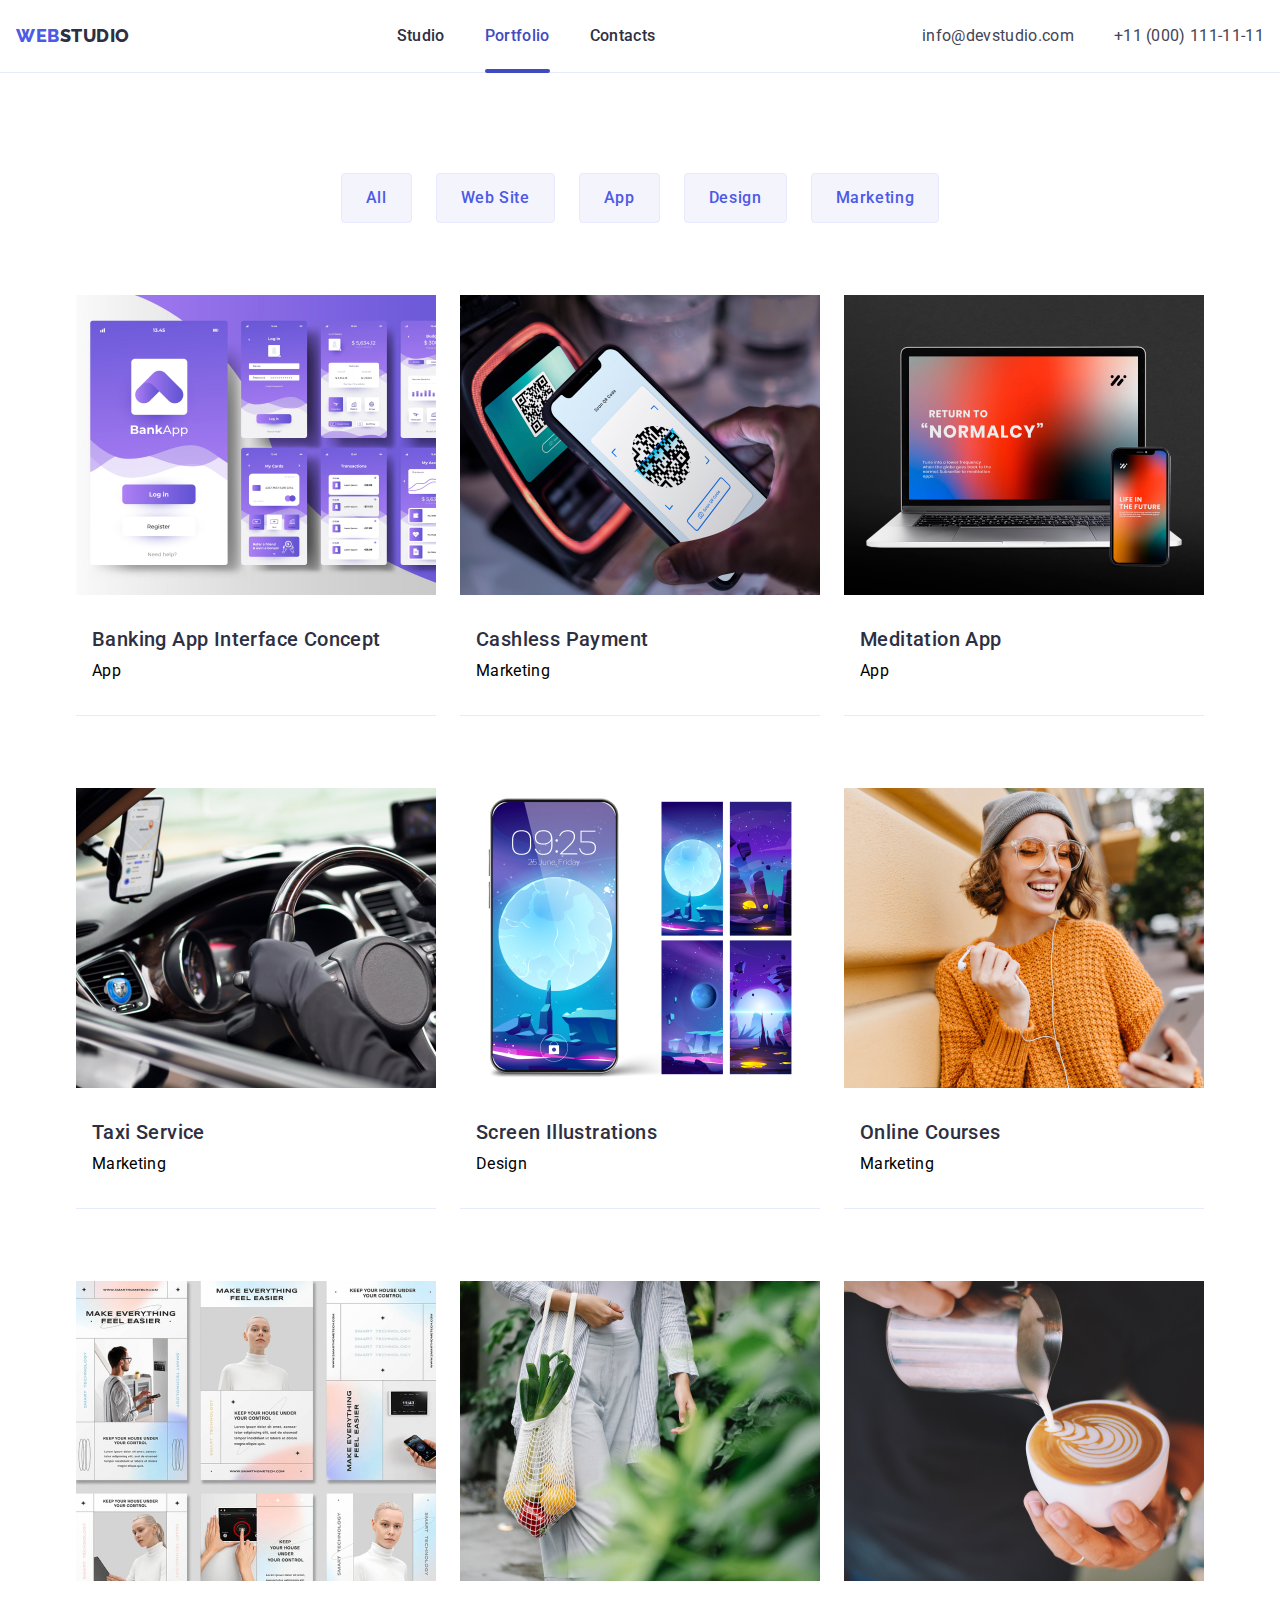
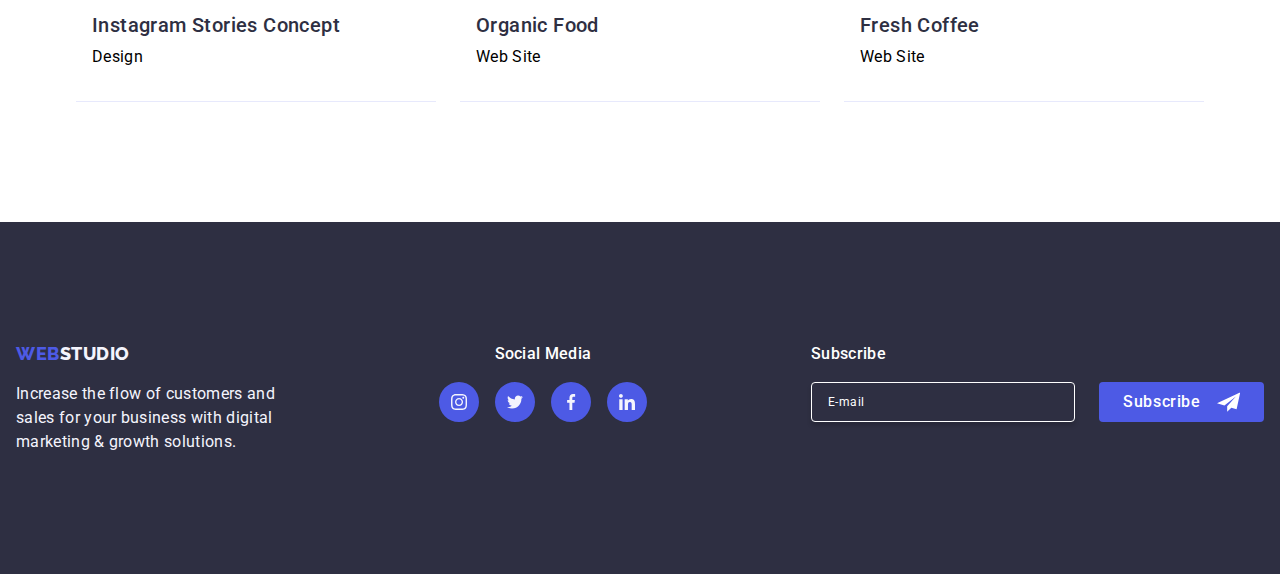
==== commit 0c560468: "no-scroll.js fix" ====
--- a/portfolio.html
+++ b/portfolio.html
@@ -32,13 +32,12 @@
             <use href="./images/icons.svg#icon-menu"></use>
           </svg>
         </button>
-      
         <ul class="nav-list">
           <li class="nav-list-item">
-            <a href="./index.html" class="nav-list-item-link active">Studio</a>
+            <a href="./index.html" class="nav-list-item-link">Studio</a>
           </li>
           <li class="nav-list-item">
-            <a href="./portfolio.html" class="nav-list-item-link">Portfolio</a>
+            <a href="./portfolio.html" class="nav-list-item-link active">Portfolio</a>
           </li>
           <li class="nav-list-item">
             <a href="./index.html" class="nav-list-item-link">Contacts</a>
@@ -67,10 +66,10 @@
         </button>
         <ul class="menu mobile-menu">
         <li class="mobile-nav">
-          <a href="./index.html" class="mobile-nav-item-link active">Studio</a>
+          <a href="./index.html" class="mobile-nav-item-link">Studio</a>
         </li>
         <li class="mobile-nav">
-          <a href="./portfolio.html" class="mobile-nav-item-link">Portfolio</a>
+          <a href="./portfolio.html" class="mobile-nav-item-link active">Portfolio</a>
         </li>
         <li class="mobile-nav">
           <a href="./index.html" class="mobile-nav-item-link">Contacts</a>
@@ -336,6 +335,9 @@
         </div>
       </div>
   </footer>
-    <script src="./js/mobile-menu.js" defer></script>
+  <script src="./js/modal.js"></script>
+  <script src="./js/mobile-menu.js" defer></script>
+  <script src= "https://cdnjs.cloudflare.com/ajax/libs/jquery/3.6.4/jquery.min.js"></script>
+  <script src="./js/no-scroll.js"></script>
   </body>
 </html>
--- a/css/styles.css
+++ b/css/styles.css
@@ -128,18 +128,13 @@
   }
 }
 .nav-list {
-  display: inline-flex;
-  align-items: flex-end;
-  gap: 40px;
-}
-@media screen and (min-width: 320px) {
-  .nav-list {
-    display: none;
-  }
+  display: none;
 }
 @media screen and (min-width: 768px) {
   .nav-list {
     display: inline-flex;
+    align-items: flex-end;
+    gap: 40px;
   }
 }
 .nav-list-item-link {
@@ -1253,7 +1248,8 @@
   border-color: var(--iris);
 }
 .form-input:hover + .form-icon,
-.form-input:focus + .form-icon {
+.form-input:focus + .form-icon,
+.form-icon:hover {
   fill: var(--iris);
 }
 .form-checkbox {
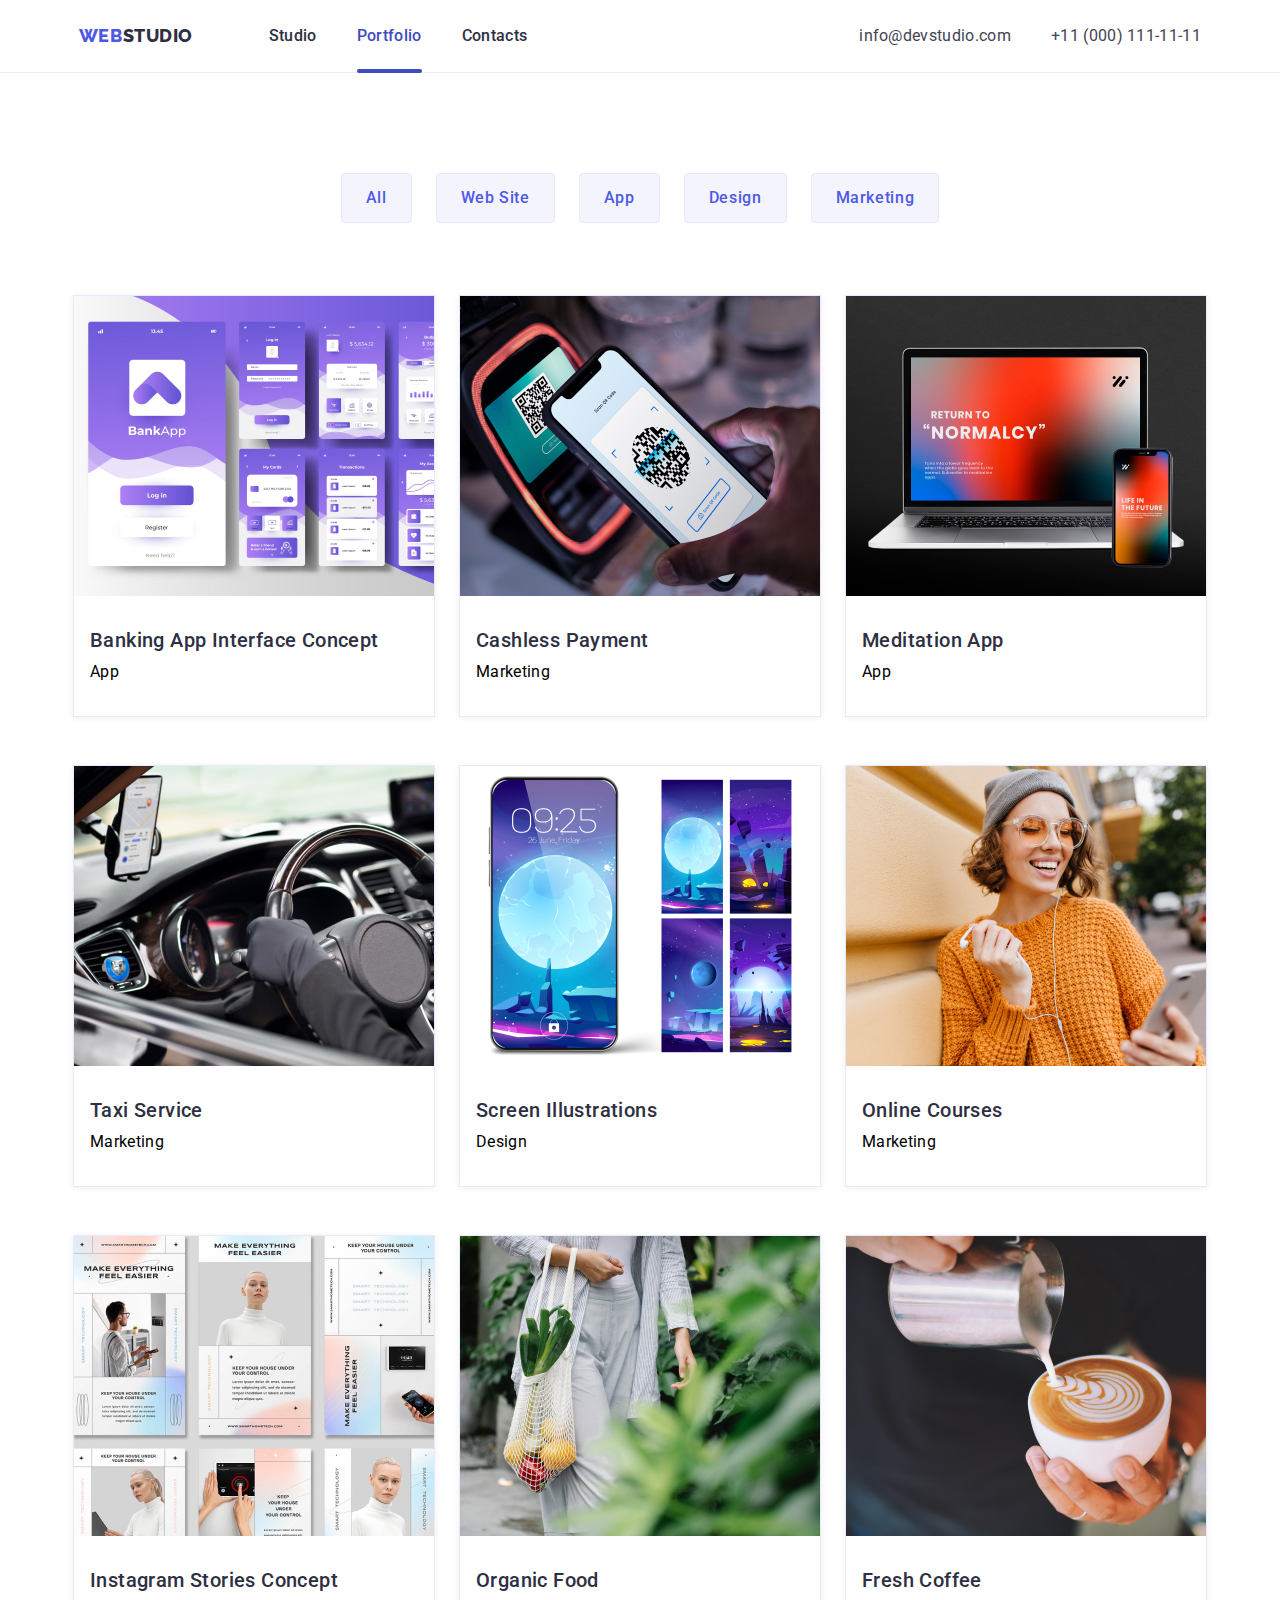
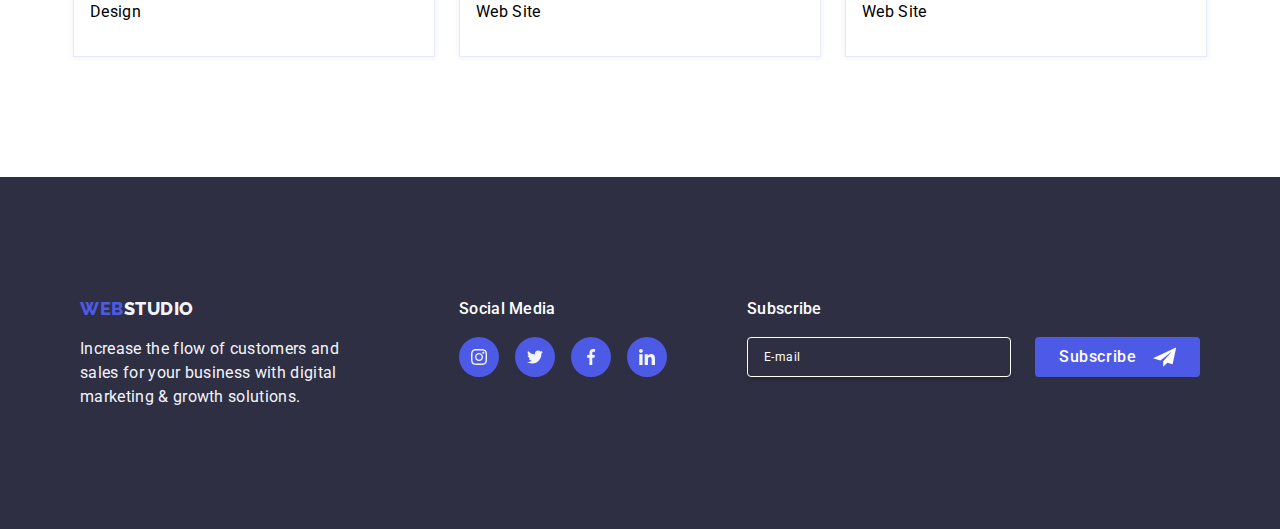
==== commit 69efbbcb: "for checking and evaluation" ====
--- a/portfolio.html
+++ b/portfolio.html
@@ -21,41 +21,37 @@
     <header class="header">
       <!-- top-line -->
       <div class="container container-header">
-          <div class="header-logo-wrap">
-            <a href="https://perci-aceron.github.io/goit-markup-hw-07/">
-              <span class="web">WEB</span><span class="studio">STUDIO</span></a
-            >
-          </div>
-          <button type="button" class="mobile-menu-icon js-open-menu" aria-expanded="false"
-          aria-controls="mobile-menu">
-          <svg class="icon-menu-mobile">
-            <use href="./images/icons.svg#icon-menu"></use>
-          </svg>
-        </button>
-        <ul class="nav-list">
-          <li class="nav-list-item">
-            <a href="./index.html" class="nav-list-item-link">Studio</a>
-          </li>
-          <li class="nav-list-item">
-            <a href="./portfolio.html" class="nav-list-item-link active">Portfolio</a>
-          </li>
-          <li class="nav-list-item">
-            <a href="./index.html" class="nav-list-item-link">Contacts</a>
-          </li>
-        </ul>
-      <address class="address">
-        <div class="address-wrap">
-          <a class="address-link email" href="mailto:info@devstudio.com"
-            >info@devstudio.com</a
+        <div class="header-logo-wrap">
+          <a href="https://perci-aceron.github.io/goit-markup-hw-07/">
+            <span class="web">WEB</span><span class="studio">STUDIO</span></a
           >
         </div>
-        <div>
-          <a class="address-link phone" href="tel:+110001111111"
-            >+11 (000) 111-11-11</a
-          >
-        </div>
-      </address>
-    </div>
+        <button type="button" class="mobile-menu-icon js-open-menu" aria-expanded="false"
+        aria-controls="mobile-menu">
+        <svg class="icon-menu-mobile">
+          <use href="./images/icons.svg#icon-menu"></use>
+        </svg>
+      </button>
+      <ul class="nav-list">
+        <li class="nav-list-item">
+          <a href="./index.html" class="nav-list-item-link">Studio</a>
+        </li>
+        <li class="nav-list-item">
+          <a href="./portfolio.html" class="nav-list-item-link active">Portfolio</a>
+        </li>
+        <li class="nav-list-item">
+          <a href="./index.html" class="nav-list-item-link">Contacts</a>
+        </li>
+      </ul>
+    <address class="address">
+        <a class="address-link email" href="mailto:info@devstudio.com"
+          >info@devstudio.com</a
+        >
+        <a class="address-link phone" href="tel:+110001111111"
+          >+11 (000) 111-11-11</a
+        >
+    </address>
+      </div>
       <!-- mobile menu -->
       <div class="menu-container js-menu-container" id="mobile-menu">
         <div class="mobile-nav-liks-wrapper">
@@ -335,7 +331,6 @@
         </div>
       </div>
   </footer>
-  <script src="./js/modal.js"></script>
   <script src="./js/mobile-menu.js" defer></script>
   <script src= "https://cdnjs.cloudflare.com/ajax/libs/jquery/3.6.4/jquery.min.js"></script>
   <script src="./js/no-scroll.js"></script>
--- a/css/styles.css
+++ b/css/styles.css
@@ -60,12 +60,12 @@
 }
 /* logo */
 header {
-  padding: 24px 0;
+  padding: 24px 16px;
   border-bottom: 1px solid var(--cornflower);
 }
 @media screen and (min-width: 768px) {
   .header {
-    padding: 16px 0;
+    padding: 16px 16px;
   }
 }
 @media screen and (min-width: 1158px) {
@@ -77,7 +77,13 @@
   display: flex;
   justify-content: space-between;
   align-items: center;
-  padding: 0 16px;
+}
+@media screen and (min-width: 1158px) {
+  .container-header {
+    justify-content: center;
+    max-width: 1158px;
+    padding: 0;
+  }
 }
 .header-logo-wrap {
   display: flex;
@@ -135,6 +141,11 @@
     display: inline-flex;
     align-items: flex-end;
     gap: 40px;
+  }
+}
+@media screen and (min-width: 1158px) {
+  .nav-list {
+    margin-left: 76px;  
   }
 }
 .nav-list-item-link {
@@ -158,7 +169,7 @@
 }
 @media screen and (min-width: 768px) {
   .nav-list-item-link::after {
-    bottom: -34px;
+    bottom: -28px;
   }
 }
 @media screen and (min-width: 1158px) {
@@ -201,7 +212,9 @@
     display: inline-flex;
     flex-direction: row;
     justify-content: space-between;
+    margin-left: 332px;
     gap: 40px;
+    text-wrap: nowrap;
   }
 }
 .address-link {
@@ -389,7 +402,6 @@
     gap: 48px;
   }
 }
-
 .hero-title {
   text-align: center;
   font-size: 36px;
@@ -455,7 +467,7 @@
 }
 @media screen and (min-width: 1158px) {
   .features-list {
-    justify-content: space-evenly;
+    justify-content: center;
   }
 }
 .section-features-list-item {
@@ -712,7 +724,7 @@
 }
 @media screen and (min-width: 1158px) {
   .footer {
-    padding: 120px 16px;
+    padding: 120px 0;
   }
 }
 .container-footer {
@@ -723,16 +735,18 @@
   .container-footer {
     flex-direction: row;
     flex-wrap: wrap;
+    justify-content: center;
+    row-gap: 72px;
     column-gap: 24px;
-    row-gap: 72px;
-    justify-content: center;
   }
 }
 @media screen and (min-width: 1158px) {
   .container-footer {
     flex-direction: row;
-    justify-content: space-between;
+    justify-content: center;
+    max-width: 1158px;
     padding: 0;
+    column-gap: 0;
   }
 }
 .footer-logo-container {
@@ -771,9 +785,15 @@
   gap: 16px;
   padding: 72px 0;
 }
-@media screen and (min-width: 1158px) {
+@media screen and (min-width: 768px) {
   .footer-social-media {
+    align-items: flex-start;
     padding: 0;
+  }
+}
+@media screen and (min-width: 1158px) {
+  .footer-social-media {
+    margin-left: 120px;
   }
 }
 .social-media-text {
@@ -814,13 +834,13 @@
 @media screen and (min-width: 768px) {
   .footer-subscribe {
     align-items: normal;
-    row-gap: 16px;
     padding-right: 42px;
   }
 }
 @media screen and (min-width: 1158px) {
   .footer-subscribe {
     padding: 0;
+    margin-left: 80px;
   }
 }
 .subscribe-text {
@@ -964,15 +984,17 @@
 }
 /* portfolio project */
 .section-projects {
-  padding: 0 0 48px;
+  padding: 0 16px 48px;
 }
 @media screen and (min-width: 768px) {
   .section-projects {
-    padding: 0 0 96px 12px;
+    padding: 0 16px 96px;
   }
 }
 @media screen and (min-width: 1158px) {
   .section-projects {
+    max-width: 1158px;
+    margin: 0 auto;
     padding: 0 0 120px;
   }
 }
@@ -981,22 +1003,33 @@
   justify-content: center;
   flex-wrap: wrap;
   row-gap: 48px;
-  column-gap: 24px;
 }
 @media screen and (min-width: 768px) {
   .section-projects-list {
     justify-content: flex-start;
     row-gap: 72px;
+    column-gap: 24px;
   }
 }
 @media screen and (min-width: 1158px) {
   .section-projects-list {
     justify-content: center;
+    row-gap: 48px;
   }
 }
 .section-project-image {
+  width: 100%;
+  height: auto;
+}
+@media screen and (min-width: 768px) {
+  .section-project-image {
+  width: 356px;
+  }
+}
+@media screen and (min-width: 1158px) {
+  .section-project-image {
   width: 360px;
-  height: 300px;
+  }
 }
 .section-project-text {
   display: flex;
@@ -1018,8 +1051,22 @@
 .section-project-card {
   position: relative;
   background: var(--white);
-  border-bottom: 1px solid var(--cornflower);
+  border: 1px solid var(--cloud);
+  box-shadow: 0px 2px 1px 0px rgba(46, 47, 66, 0.08), 
+    0px 1px 1px 0px rgba(46, 47, 66, 0.16), 
+    0px 1px 6px 0px rgba(46, 47, 66, 0.08);
   transition: box-shadow 250ms cubic-bezier(0.4, 0, 0.2, 1);
+}
+@media screen and (min-width: 768px) {
+  .section-project-card {
+    border: none;
+    box-shadow: 0px 1px 6px 0px rgba(46, 47, 66, 0.08);
+  }
+}
+@media screen and (min-width: 1158px) {
+  .section-project-card {
+    border: 1px solid var(--cornflower);
+  }
 }
 .section-project-card:hover,
 .section-project-card:focus {
@@ -1051,7 +1098,7 @@
   position: absolute;
   top: 0;
   width: 100%;
-  height: 100%;
+  height: auto;
   background-color: var(--iris);
   transform: translatey(100%);
   transition: transform 250ms cubic-bezier(0.4, 0, 0.2, 1);
